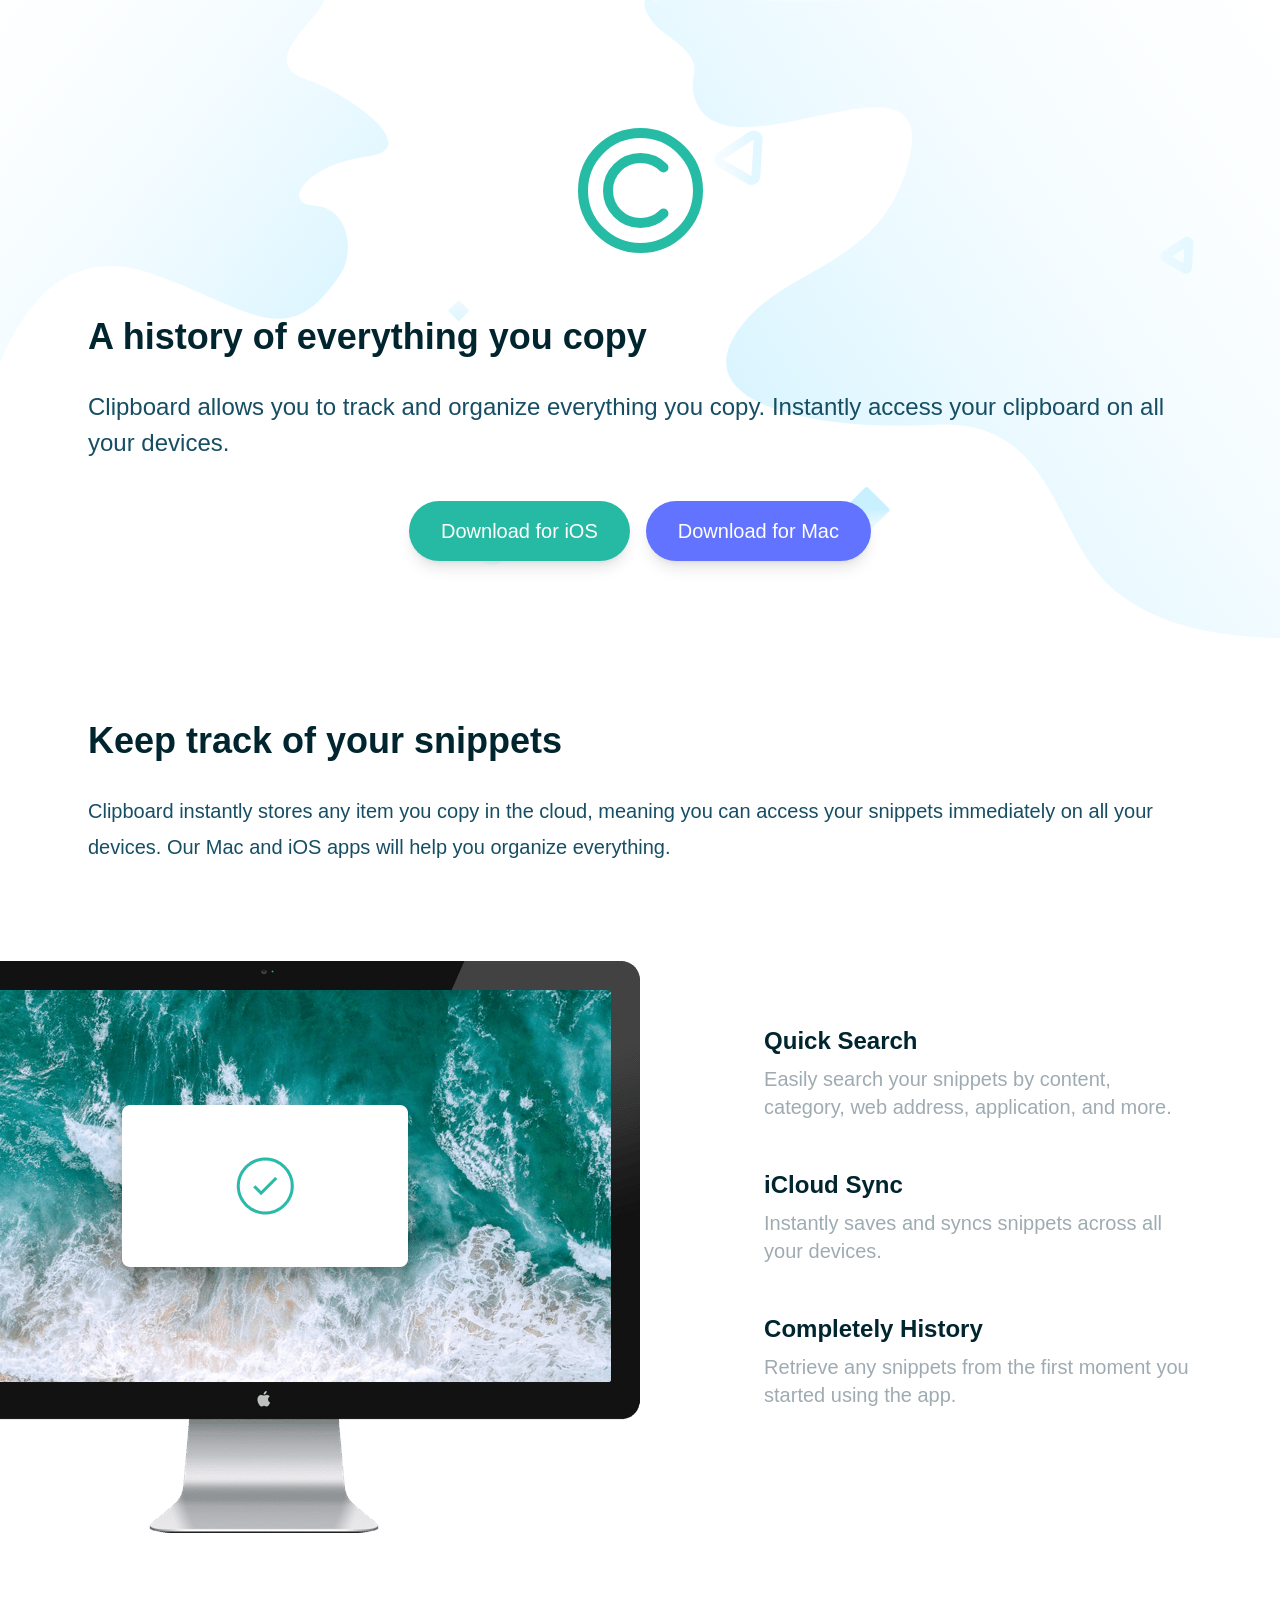
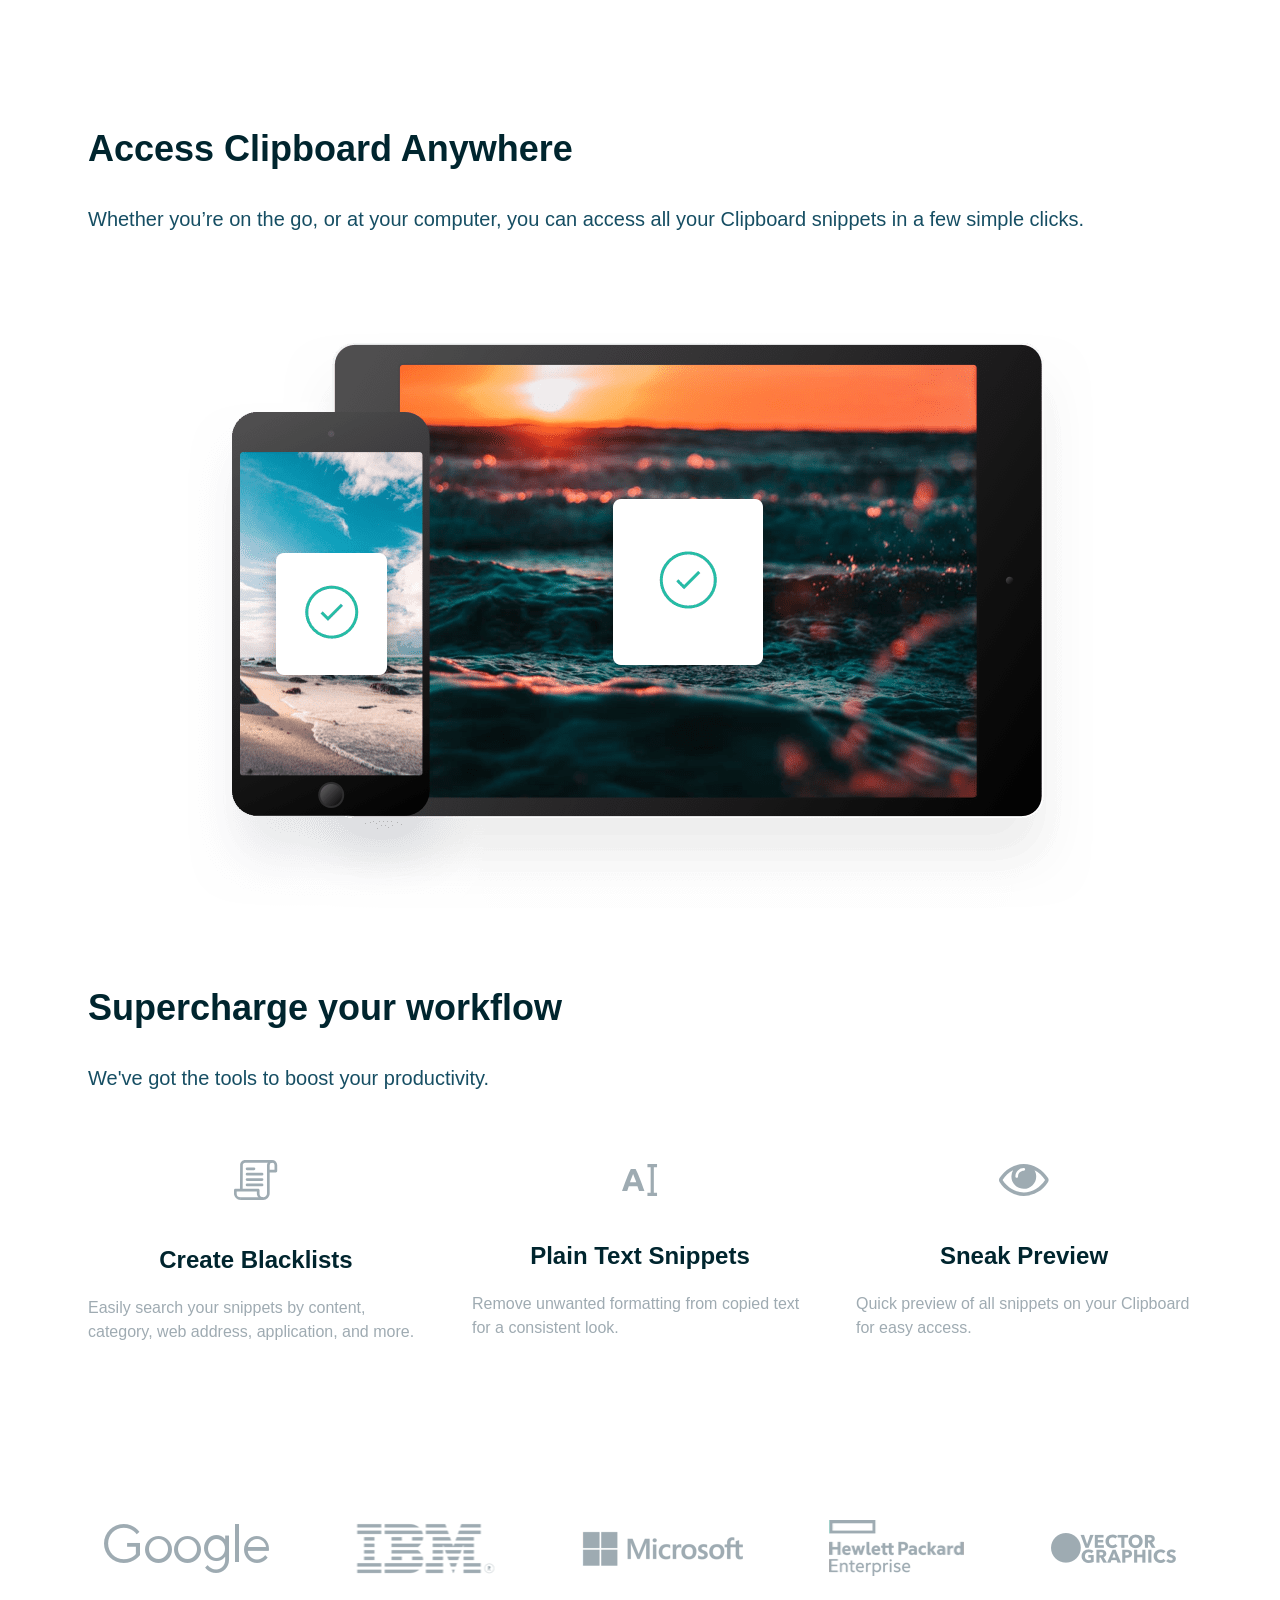
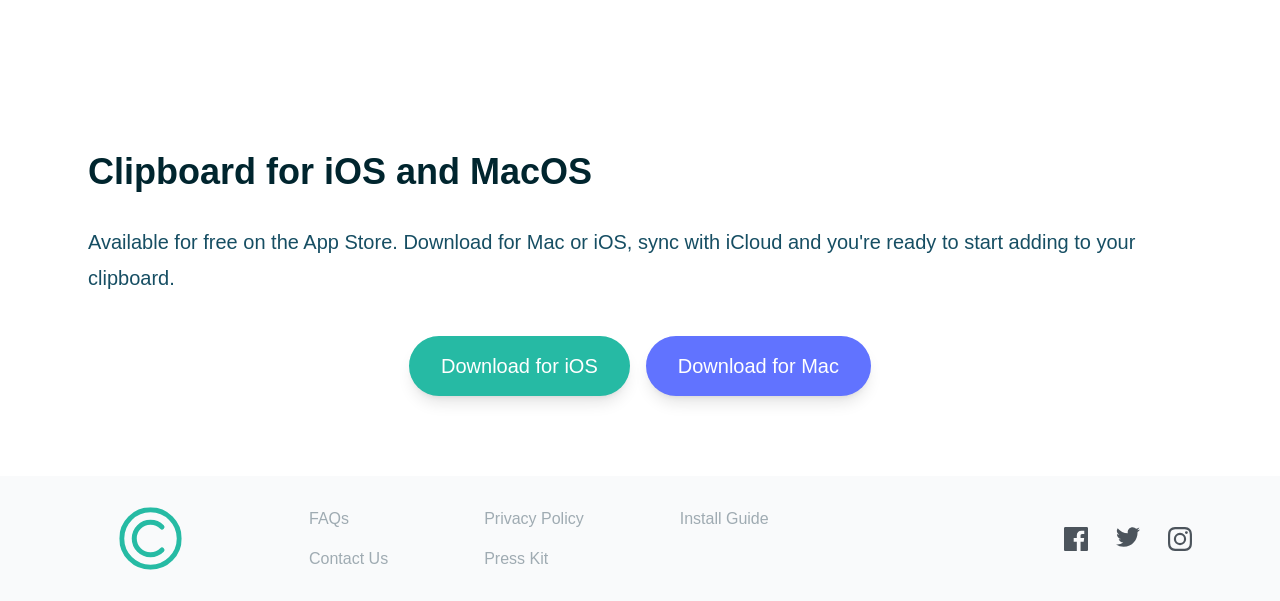
==== index.html @ 8bc28a65 "huddle landing page" ====
<!DOCTYPE html>
<html lang="en">
  <head>
    <meta charset="UTF-8" />
    <meta http-equiv="X-UA-Compatible" content="IE=edge" />
    <meta name="viewport" content="width=device-width, initial-scale=1.0" />
    <link rel="preconnect" href="https://fonts.googleapis.com" />
    <link rel="preconnect" href="https://fonts.gstatic.com" crossorigin />
    <link
      href="https://fonts.googleapis.com/css2?family=Bai+Jamjuree:wght@400;600&display=swap"
      rel="stylesheet"
    />

    <link rel="stylesheet" href="css/style.css" />
    <title>Clipboard Website</title>
  </head>
  <body>
    <!-- Hero Section -->
    <section id="hero">
      <div class="section-container mb-40 pt-16">
        <img src="images/logo.svg" alt="" class="mx-auto my-16" />

        <h3>A history of everything you copy</h3>

        <p class="section-content mb-10 text-2xl">
          Clipboard allows you to track and organize everything you copy.
          Instantly access your clipboard on all your devices.
        </p>

        <!-- Button Container -->
        <div class="button-container">
          <a
            href="#"
            class="p-4 px-8 rounded-full shadow-lg bg-strongCyan duration-200 hover:opacity-80"
          >
            Download for iOS
          </a>
          <a
            href="#"
            class="p-4 px-8 rounded-full shadow-lg bg-lightBlue duration-200 hover:opacity-80"
          >
            Download for Mac
          </a>
        </div>
      </div>
    </section>

    <!-- Snippets Section -->
    <section id="snippets">
      <div class="section-container my-20">
        <h3>Keep track of your snippets</h3>
        <p class="section-content mb-24 text-xl">
          Clipboard instantly stores any item you copy in the cloud, meaning you
          can access your snippets immediately on all your devices. Our Mac and
          iOS apps will help you organize everything.
        </p>
      </div>
    </section>

    <!-- Features Section -->
    <section id="features">
      <div class="section-container my-20">
        <div class="relative flex flex-col md:flex-row md:space-x-32">
          <!-- Image -->
          <div class="md:w-1/2">
            <img
              src="images/image-computer.png"
              alt=""
              class="md:absolute top-0 right-[50%]"
            />
          </div>

          <!-- Items Container -->
          <div
            class="flex flex-col mt-16 mb-24 space-y-12 text-xl md:w-1/2 md:mb-60 md:text-left md:pl-16"
          >
            <!-- Item 1 -->
            <div>
              <h5>Quick Search</h5>
              <p class="max-w-md text-grayishBlue">
                Easily search your snippets by content, category, web address,
                application, and more.
              </p>
            </div>
            <!-- Item 2 -->
            <div>
              <h5>iCloud Sync</h5>
              <p class="max-w-md text-grayishBlue">
                Instantly saves and syncs snippets across all your devices.
              </p>
            </div>
            <!-- Item 3 -->
            <div>
              <h5>Completely History</h5>
              <p class="max-w-md text-grayishBlue">
                Retrieve any snippets from the first moment you started using
                the app.
              </p>
            </div>
          </div>
        </div>
      </div>
    </section>

    <!-- Access Anywhere Section -->
    <section id="access">
      <div class="section-container my-20">
        <h3>Access Clipboard Anywhere</h3>
        <p class="section-content mb-24 text-xl">
          Whether you’re on the go, or at your computer, you can access all your
          Clipboard snippets in a few simple clicks.
        </p>

        <img src="images/image-devices.png" alt="" class="mx-auto" />
      </div>
    </section>

    <!-- Supercharge Section -->
    <section id="supercharge">
      <div class="section-container my-20">
        <h3>Supercharge your workflow</h3>
        <p class="section-content mb-16 text-xl">
          We've got the tools to boost your productivity.
        </p>
        <!-- Items Container -->
        <div
          class="flex flex-col items-center justify-between space-y-16 md:flex-row md:space-y-0 md:space-x-12"
        >
          <!-- Item 1 -->
          <div class="flex flex-col items-center space-y-5">
            <img src="images/icon-blacklist.svg" alt="" class="mb-6" />
            <h5>Create Blacklists</h5>
            <p class="max-w-md text-grayishBlue">
              Easily search your snippets by content, category, web address,
              application, and more.
            </p>
          </div>

          <!-- Item 2 -->
          <div class="flex flex-col items-center space-y-5">
            <img src="images/icon-text.svg" alt="" class="mb-6" />
            <h5>Plain Text Snippets</h5>
            <p class="max-w-md text-grayishBlue">
              Remove unwanted formatting from copied text for a consistent look.
            </p>
          </div>

          <!-- Item 3 -->
          <div class="flex flex-col items-center space-y-5">
            <img src="images/icon-preview.svg" alt="" class="mb-6" />
            <h5>Sneak Preview</h5>
            <p class="max-w-md text-grayishBlue">
              Quick preview of all snippets on your Clipboard for easy access.
            </p>
          </div>
        </div>
      </div>
    </section>

    <!-- References Section -->
    <section id="references">
      <div
        class="flex flex-col items-center justify-between max-w-6xl px-10 mx-auto space-y-16 my-44 md:flex-row md:space-y-0"
      >
        <img src="images/logo-google.png" alt="" />
        <img src="images/logo-ibm.png" alt="" />
        <img src="images/logo-microsoft.png" alt="" />
        <img src="images/logo-hp.png" alt="" />
        <img src="images/logo-vector-graphics.png" alt="" />
      </div>
    </section>

    <!-- Bottom CTA Section -->
    <section id="bottom">
      <div class="section-container my-20">
        <h3>Clipboard for iOS and MacOS</h3>
        <p class="section-content mb-10 text-xl">
          Available for free on the App Store. Download for Mac or iOS, sync
          with iCloud and you're ready to start adding to your clipboard.
        </p>

        <!-- Button Container -->
        <div class="button-container">
          <a
            href="#"
            class="p-4 px-8 rounded-full shadow-lg bg-strongCyan duration-200 hover:opacity-80"
          >
            Download for iOS
          </a>
          <a
            href="#"
            class="p-4 px-8 rounded-full shadow-lg bg-lightBlue duration-200 hover:opacity-80"
          >
            Download for Mac
          </a>
        </div>
      </div>
    </section>

    <footer class="bg-gray-50">
      <div class="section-container">
        <div class="flex flex-col items-center justify-between md:flex-row">
          <!-- Image -->
          <img src="images/logo.svg" alt="" class="scale-50" />
          <!-- Container for Menus & Social -->
          <div
            class="flex flex-col items-center justify-between flex-1 mb-10 space-y-6 md:flex-row md:mb-0 md:space-y-0 text-grayishBlue"
          >
            <!-- Menus -->
            <div
              class="flex flex-col space-y-4 md:flex-row md:ml-24 md:space-x-24 md:space-y-0"
            >
              <!-- Menu 1 -->
              <div class="flex flex-col space-y-4 text-center md:text-left">
                <div><a href="#" class="hover:text-strongCyan">FAQs</a></div>
                <div>
                  <a href="#" class="hover:text-strongCyan">Contact Us</a>
                </div>
              </div>
              <!-- Menu 2 -->
              <div class="flex flex-col space-y-4 text-center md:text-left">
                <div>
                  <a href="#" class="hover:text-strongCyan">Privacy Policy</a>
                </div>
                <div>
                  <a href="#" class="hover:text-strongCyan">Press Kit</a>
                </div>
              </div>
              <!-- Menu 3 -->
              <div class="flex flex-col space-y-4 text-center md:text-left">
                <div>
                  <a href="#" class="hover:text-strongCyan">Install Guide</a>
                </div>
              </div>
            </div>

            <!-- Social Icons -->
            <div class="flex justify-between w-32 py-1">
              <a href="#"
                ><img
                  src="images/icon-facebook.svg"
                  alt=""
                  class="duration-200 ficon"
              /></a>
              <a href="#"
                ><img
                  src="images/icon-twitter.svg"
                  alt=""
                  class="duration-200 ficon"
              /></a>
              <a href="#"
                ><img
                  src="images/icon-instagram.svg"
                  alt=""
                  class="duration-200 ficon"
              /></a>
            </div>
          </div>
        </div>
      </div>
    </footer>
  </body>
</html>
---- css/style.css ----
/*
! tailwindcss v3.0.24 | MIT License | https://tailwindcss.com
*/

/*
1. Prevent padding and border from affecting element width. (https://github.com/mozdevs/cssremedy/issues/4)
2. Allow adding a border to an element by just adding a border-width. (https://github.com/tailwindcss/tailwindcss/pull/116)
*/

*,
::before,
::after {
  box-sizing: border-box;
  /* 1 */
  border-width: 0;
  /* 2 */
  border-style: solid;
  /* 2 */
  border-color: #e5e7eb;
  /* 2 */
}

::before,
::after {
  --tw-content: '';
}

/*
1. Use a consistent sensible line-height in all browsers.
2. Prevent adjustments of font size after orientation changes in iOS.
3. Use a more readable tab size.
4. Use the user's configured `sans` font-family by default.
*/

html {
  line-height: 1.5;
  /* 1 */
  -webkit-text-size-adjust: 100%;
  /* 2 */
  -moz-tab-size: 4;
  /* 3 */
  -o-tab-size: 4;
     tab-size: 4;
  /* 3 */
  font-family: Poppins, sans-serif;
  /* 4 */
}

/*
1. Remove the margin in all browsers.
2. Inherit line-height from `html` so users can set them as a class directly on the `html` element.
*/

body {
  margin: 0;
  /* 1 */
  line-height: inherit;
  /* 2 */
}

/*
1. Add the correct height in Firefox.
2. Correct the inheritance of border color in Firefox. (https://bugzilla.mozilla.org/show_bug.cgi?id=190655)
3. Ensure horizontal rules are visible by default.
*/

hr {
  height: 0;
  /* 1 */
  color: inherit;
  /* 2 */
  border-top-width: 1px;
  /* 3 */
}

/*
Add the correct text decoration in Chrome, Edge, and Safari.
*/

abbr:where([title]) {
  -webkit-text-decoration: underline dotted;
          text-decoration: underline dotted;
}

/*
Remove the default font size and weight for headings.
*/

h1,
h2,
h3,
h4,
h5,
h6 {
  font-size: inherit;
  font-weight: inherit;
}

/*
Reset links to optimize for opt-in styling instead of opt-out.
*/

a {
  color: inherit;
  text-decoration: inherit;
}

/*
Add the correct font weight in Edge and Safari.
*/

b,
strong {
  font-weight: bolder;
}

/*
1. Use the user's configured `mono` font family by default.
2. Correct the odd `em` font sizing in all browsers.
*/

code,
kbd,
samp,
pre {
  font-family: ui-monospace, SFMono-Regular, Menlo, Monaco, Consolas, "Liberation Mono", "Courier New", monospace;
  /* 1 */
  font-size: 1em;
  /* 2 */
}

/*
Add the correct font size in all browsers.
*/

small {
  font-size: 80%;
}

/*
Prevent `sub` and `sup` elements from affecting the line height in all browsers.
*/

sub,
sup {
  font-size: 75%;
  line-height: 0;
  position: relative;
  vertical-align: baseline;
}

sub {
  bottom: -0.25em;
}

sup {
  top: -0.5em;
}

/*
1. Remove text indentation from table contents in Chrome and Safari. (https://bugs.chromium.org/p/chromium/issues/detail?id=999088, https://bugs.webkit.org/show_bug.cgi?id=201297)
2. Correct table border color inheritance in all Chrome and Safari. (https://bugs.chromium.org/p/chromium/issues/detail?id=935729, https://bugs.webkit.org/show_bug.cgi?id=195016)
3. Remove gaps between table borders by default.
*/

table {
  text-indent: 0;
  /* 1 */
  border-color: inherit;
  /* 2 */
  border-collapse: collapse;
  /* 3 */
}

/*
1. Change the font styles in all browsers.
2. Remove the margin in Firefox and Safari.
3. Remove default padding in all browsers.
*/

button,
input,
optgroup,
select,
textarea {
  font-family: inherit;
  /* 1 */
  font-size: 100%;
  /* 1 */
  line-height: inherit;
  /* 1 */
  color: inherit;
  /* 1 */
  margin: 0;
  /* 2 */
  padding: 0;
  /* 3 */
}

/*
Remove the inheritance of text transform in Edge and Firefox.
*/

button,
select {
  text-transform: none;
}

/*
1. Correct the inability to style clickable types in iOS and Safari.
2. Remove default button styles.
*/

button,
[type='button'],
[type='reset'],
[type='submit'] {
  -webkit-appearance: button;
  /* 1 */
  background-color: transparent;
  /* 2 */
  background-image: none;
  /* 2 */
}

/*
Use the modern Firefox focus style for all focusable elements.
*/

:-moz-focusring {
  outline: auto;
}

/*
Remove the additional `:invalid` styles in Firefox. (https://github.com/mozilla/gecko-dev/blob/2f9eacd9d3d995c937b4251a5557d95d494c9be1/layout/style/res/forms.css#L728-L737)
*/

:-moz-ui-invalid {
  box-shadow: none;
}

/*
Add the correct vertical alignment in Chrome and Firefox.
*/

progress {
  vertical-align: baseline;
}

/*
Correct the cursor style of increment and decrement buttons in Safari.
*/

::-webkit-inner-spin-button,
::-webkit-outer-spin-button {
  height: auto;
}

/*
1. Correct the odd appearance in Chrome and Safari.
2. Correct the outline style in Safari.
*/

[type='search'] {
  -webkit-appearance: textfield;
  /* 1 */
  outline-offset: -2px;
  /* 2 */
}

/*
Remove the inner padding in Chrome and Safari on macOS.
*/

::-webkit-search-decoration {
  -webkit-appearance: none;
}

/*
1. Correct the inability to style clickable types in iOS and Safari.
2. Change font properties to `inherit` in Safari.
*/

::-webkit-file-upload-button {
  -webkit-appearance: button;
  /* 1 */
  font: inherit;
  /* 2 */
}

/*
Add the correct display in Chrome and Safari.
*/

summary {
  display: list-item;
}

/*
Removes the default spacing and border for appropriate elements.
*/

blockquote,
dl,
dd,
h1,
h2,
h3,
h4,
h5,
h6,
hr,
figure,
p,
pre {
  margin: 0;
}

fieldset {
  margin: 0;
  padding: 0;
}

legend {
  padding: 0;
}

ol,
ul,
menu {
  list-style: none;
  margin: 0;
  padding: 0;
}

/*
Prevent resizing textareas horizontally by default.
*/

textarea {
  resize: vertical;
}

/*
1. Reset the default placeholder opacity in Firefox. (https://github.com/tailwindlabs/tailwindcss/issues/3300)
2. Set the default placeholder color to the user's configured gray 400 color.
*/

input::-moz-placeholder, textarea::-moz-placeholder {
  opacity: 1;
  /* 1 */
  color: #9ca3af;
  /* 2 */
}

input:-ms-input-placeholder, textarea:-ms-input-placeholder {
  opacity: 1;
  /* 1 */
  color: #9ca3af;
  /* 2 */
}

input::placeholder,
textarea::placeholder {
  opacity: 1;
  /* 1 */
  color: #9ca3af;
  /* 2 */
}

/*
Set the default cursor for buttons.
*/

button,
[role="button"] {
  cursor: pointer;
}

/*
Make sure disabled buttons don't get the pointer cursor.
*/

:disabled {
  cursor: default;
}

/*
1. Make replaced elements `display: block` by default. (https://github.com/mozdevs/cssremedy/issues/14)
2. Add `vertical-align: middle` to align replaced elements more sensibly by default. (https://github.com/jensimmons/cssremedy/issues/14#issuecomment-634934210)
   This can trigger a poorly considered lint error in some tools but is included by design.
*/

img,
svg,
video,
canvas,
audio,
iframe,
embed,
object {
  display: block;
  /* 1 */
  vertical-align: middle;
  /* 2 */
}

/*
Constrain images and videos to the parent width and preserve their intrinsic aspect ratio. (https://github.com/mozdevs/cssremedy/issues/14)
*/

img,
video {
  max-width: 100%;
  height: auto;
}

/*
Ensure the default browser behavior of the `hidden` attribute.
*/

[hidden] {
  display: none;
}

h3 {
  margin-bottom: 2rem;
  font-family: opensans, sans-serif;
  font-size: 2.25rem;
  line-height: 2.5rem;
  font-weight: 700;
  --tw-text-opacity: 1;
  color: hsl(192 100% 9% / var(--tw-text-opacity));
}

h5 {
  margin-bottom: 0.5rem;
  font-size: 1.5rem;
  line-height: 2rem;
  font-weight: 700;
  --tw-text-opacity: 1;
  color: hsl(192 100% 9% / var(--tw-text-opacity));
}

*, ::before, ::after {
  --tw-translate-x: 0;
  --tw-translate-y: 0;
  --tw-rotate: 0;
  --tw-skew-x: 0;
  --tw-skew-y: 0;
  --tw-scale-x: 1;
  --tw-scale-y: 1;
  --tw-pan-x:  ;
  --tw-pan-y:  ;
  --tw-pinch-zoom:  ;
  --tw-scroll-snap-strictness: proximity;
  --tw-ordinal:  ;
  --tw-slashed-zero:  ;
  --tw-numeric-figure:  ;
  --tw-numeric-spacing:  ;
  --tw-numeric-fraction:  ;
  --tw-ring-inset:  ;
  --tw-ring-offset-width: 0px;
  --tw-ring-offset-color: #fff;
  --tw-ring-color: rgb(59 130 246 / 0.5);
  --tw-ring-offset-shadow: 0 0 #0000;
  --tw-ring-shadow: 0 0 #0000;
  --tw-shadow: 0 0 #0000;
  --tw-shadow-colored: 0 0 #0000;
  --tw-blur:  ;
  --tw-brightness:  ;
  --tw-contrast:  ;
  --tw-grayscale:  ;
  --tw-hue-rotate:  ;
  --tw-invert:  ;
  --tw-saturate:  ;
  --tw-sepia:  ;
  --tw-drop-shadow:  ;
  --tw-backdrop-blur:  ;
  --tw-backdrop-brightness:  ;
  --tw-backdrop-contrast:  ;
  --tw-backdrop-grayscale:  ;
  --tw-backdrop-hue-rotate:  ;
  --tw-backdrop-invert:  ;
  --tw-backdrop-opacity:  ;
  --tw-backdrop-saturate:  ;
  --tw-backdrop-sepia:  ;
}

.container {
  width: 100%;
}

@media (min-width: 375px) {
  .container {
    max-width: 375px;
  }
}

@media (min-width: 768px) {
  .container {
    max-width: 768px;
  }
}

@media (min-width: 976px) {
  .container {
    max-width: 976px;
  }
}

@media (min-width: 1440px) {
  .container {
    max-width: 1440px;
  }
}

.absolute {
  position: absolute;
}

.relative {
  position: relative;
}

.top-0 {
  top: 0px;
}

.right-\[50\%\] {
  right: 50%;
}

.z-10 {
  z-index: 10;
}

.mx-auto {
  margin-left: auto;
  margin-right: auto;
}

.my-20 {
  margin-top: 5rem;
  margin-bottom: 5rem;
}

.my-10 {
  margin-top: 2.5rem;
  margin-bottom: 2.5rem;
}

.my-12 {
  margin-top: 3rem;
  margin-bottom: 3rem;
}

.my-6 {
  margin-top: 1.5rem;
  margin-bottom: 1.5rem;
}

.my-16 {
  margin-top: 4rem;
  margin-bottom: 4rem;
}

.my-44 {
  margin-top: 11rem;
  margin-bottom: 11rem;
}

.mb-20 {
  margin-bottom: 5rem;
}

.mb-6 {
  margin-bottom: 1.5rem;
}

.mt-1 {
  margin-top: 0.25rem;
}

.mt-20 {
  margin-top: 5rem;
}

.mb-8 {
  margin-bottom: 2rem;
}

.mb-60 {
  margin-bottom: 15rem;
}

.-mt-60 {
  margin-top: -15rem;
}

.mr-6 {
  margin-right: 1.5rem;
}

.mt-6 {
  margin-top: 1.5rem;
}

.mb-10 {
  margin-bottom: 2.5rem;
}

.mt-40 {
  margin-top: 10rem;
}

.mt-28 {
  margin-top: 7rem;
}

.mt-12 {
  margin-top: 3rem;
}

.mb-40 {
  margin-bottom: 10rem;
}

.mb-24 {
  margin-bottom: 6rem;
}

.mt-16 {
  margin-top: 4rem;
}

.mb-16 {
  margin-bottom: 4rem;
}

.flex {
  display: flex;
}

.h-8 {
  height: 2rem;
}

.h-6 {
  height: 1.5rem;
}

.w-40 {
  width: 10rem;
}

.w-80 {
  width: 20rem;
}

.w-60 {
  width: 15rem;
}

.w-4 {
  width: 1rem;
}

.w-6 {
  width: 1.5rem;
}

.w-32 {
  width: 8rem;
}

.max-w-lg {
  max-width: 32rem;
}

.max-w-sm {
  max-width: 24rem;
}

.max-w-xs {
  max-width: 20rem;
}

.max-w-md {
  max-width: 28rem;
}

.max-w-6xl {
  max-width: 72rem;
}

.flex-1 {
  flex: 1 1 0%;
}

.grow {
  flex-grow: 1;
}

.scale-50 {
  --tw-scale-x: .5;
  --tw-scale-y: .5;
  transform: translate(var(--tw-translate-x), var(--tw-translate-y)) rotate(var(--tw-rotate)) skewX(var(--tw-skew-x)) skewY(var(--tw-skew-y)) scaleX(var(--tw-scale-x)) scaleY(var(--tw-scale-y));
}

.flex-col {
  flex-direction: column;
}

.items-start {
  align-items: flex-start;
}

.items-center {
  align-items: center;
}

.justify-center {
  justify-content: center;
}

.justify-between {
  justify-content: space-between;
}

.gap-8 {
  gap: 2rem;
}

.gap-5 {
  gap: 1.25rem;
}

.space-x-8 > :not([hidden]) ~ :not([hidden]) {
  --tw-space-x-reverse: 0;
  margin-right: calc(2rem * var(--tw-space-x-reverse));
  margin-left: calc(2rem * calc(1 - var(--tw-space-x-reverse)));
}

.space-y-12 > :not([hidden]) ~ :not([hidden]) {
  --tw-space-y-reverse: 0;
  margin-top: calc(3rem * calc(1 - var(--tw-space-y-reverse)));
  margin-bottom: calc(3rem * var(--tw-space-y-reverse));
}

.space-y-16 > :not([hidden]) ~ :not([hidden]) {
  --tw-space-y-reverse: 0;
  margin-top: calc(4rem * calc(1 - var(--tw-space-y-reverse)));
  margin-bottom: calc(4rem * var(--tw-space-y-reverse));
}

.space-y-5 > :not([hidden]) ~ :not([hidden]) {
  --tw-space-y-reverse: 0;
  margin-top: calc(1.25rem * calc(1 - var(--tw-space-y-reverse)));
  margin-bottom: calc(1.25rem * var(--tw-space-y-reverse));
}

.space-y-6 > :not([hidden]) ~ :not([hidden]) {
  --tw-space-y-reverse: 0;
  margin-top: calc(1.5rem * calc(1 - var(--tw-space-y-reverse)));
  margin-bottom: calc(1.5rem * var(--tw-space-y-reverse));
}

.space-y-4 > :not([hidden]) ~ :not([hidden]) {
  --tw-space-y-reverse: 0;
  margin-top: calc(1rem * calc(1 - var(--tw-space-y-reverse)));
  margin-bottom: calc(1rem * var(--tw-space-y-reverse));
}

.rounded-full {
  border-radius: 9999px;
}

.rounded-3xl {
  border-radius: 1.5rem;
}

.bg-VeryPaleCyan\/60 {
  background-color: hsl(193 100% 96% / 0.6);
}

.bg-white {
  --tw-bg-opacity: 1;
  background-color: rgb(255 255 255 / var(--tw-bg-opacity));
}

.bg-Pink {
  --tw-bg-opacity: 1;
  background-color: hsl(322 100% 66% / var(--tw-bg-opacity));
}

.bg-stone-50\/10 {
  background-color: rgb(250 250 249 / 0.1);
}

.bg-VeryDarkCyan {
  --tw-bg-opacity: 1;
  background-color: hsl(192 100% 9% / var(--tw-bg-opacity));
}

.bg-strongCyan {
  --tw-bg-opacity: 1;
  background-color: hsl(171 66% 44% / var(--tw-bg-opacity));
}

.bg-lightBlue {
  --tw-bg-opacity: 1;
  background-color: hsl(233 100% 69% / var(--tw-bg-opacity));
}

.bg-gray-50 {
  --tw-bg-opacity: 1;
  background-color: rgb(249 250 251 / var(--tw-bg-opacity));
}

.p-4 {
  padding: 1rem;
}

.px-6 {
  padding-left: 1.5rem;
  padding-right: 1.5rem;
}

.px-8 {
  padding-left: 2rem;
  padding-right: 2rem;
}

.py-2 {
  padding-top: 0.5rem;
  padding-bottom: 0.5rem;
}

.px-4 {
  padding-left: 1rem;
  padding-right: 1rem;
}

.py-6 {
  padding-top: 1.5rem;
  padding-bottom: 1.5rem;
}

.px-0 {
  padding-left: 0px;
  padding-right: 0px;
}

.px-20 {
  padding-left: 5rem;
  padding-right: 5rem;
}

.px-10 {
  padding-left: 2.5rem;
  padding-right: 2.5rem;
}

.py-1 {
  padding-top: 0.25rem;
  padding-bottom: 0.25rem;
}

.pb-0 {
  padding-bottom: 0px;
}

.pt-8 {
  padding-top: 2rem;
}

.pt-0 {
  padding-top: 0px;
}

.pr-0 {
  padding-right: 0px;
}

.pt-20 {
  padding-top: 5rem;
}

.pb-10 {
  padding-bottom: 2.5rem;
}

.pt-16 {
  padding-top: 4rem;
}

.text-left {
  text-align: left;
}

.text-center {
  text-align: center;
}

.font-opensans {
  font-family: opensans, sans-serif;
}

.text-xl {
  font-size: 1.25rem;
  line-height: 1.75rem;
}

.text-2xl {
  font-size: 1.5rem;
  line-height: 2rem;
}

.text-lg {
  font-size: 1.125rem;
  line-height: 1.75rem;
}

.text-sm {
  font-size: 0.875rem;
  line-height: 1.25rem;
}

.font-bold {
  font-weight: 700;
}

.font-normal {
  font-weight: 400;
}

.text-VeryDarkCyan {
  --tw-text-opacity: 1;
  color: hsl(192 100% 9% / var(--tw-text-opacity));
}

.text-white {
  --tw-text-opacity: 1;
  color: rgb(255 255 255 / var(--tw-text-opacity));
}

.text-slate-400 {
  --tw-text-opacity: 1;
  color: rgb(148 163 184 / var(--tw-text-opacity));
}

.text-grayishBlue {
  --tw-text-opacity: 1;
  color: hsl(201 11% 66% / var(--tw-text-opacity));
}

.shadow-xl {
  --tw-shadow: 0 20px 25px -5px rgb(0 0 0 / 0.1), 0 8px 10px -6px rgb(0 0 0 / 0.1);
  --tw-shadow-colored: 0 20px 25px -5px var(--tw-shadow-color), 0 8px 10px -6px var(--tw-shadow-color);
  box-shadow: var(--tw-ring-offset-shadow, 0 0 #0000), var(--tw-ring-shadow, 0 0 #0000), var(--tw-shadow);
}

.shadow-lg {
  --tw-shadow: 0 10px 15px -3px rgb(0 0 0 / 0.1), 0 4px 6px -4px rgb(0 0 0 / 0.1);
  --tw-shadow-colored: 0 10px 15px -3px var(--tw-shadow-color), 0 4px 6px -4px var(--tw-shadow-color);
  box-shadow: var(--tw-ring-offset-shadow, 0 0 #0000), var(--tw-ring-shadow, 0 0 #0000), var(--tw-shadow);
}

.duration-200 {
  transition-duration: 200ms;
}

.section-container {
  margin-left: auto;
  margin-right: auto;
  max-width: 72rem;
  padding-left: 1.5rem;
  padding-right: 1.5rem;
  text-align: center;
}

@media (min-width: 768px) {
  .section-container {
    text-align: left;
  }
}

.section-content {
  margin-left: auto;
  margin-right: auto;
  max-width: 72rem;
  text-align: center;
  line-height: 2.25rem;
  --tw-text-opacity: 1;
  color: rgb(22 78 99 / var(--tw-text-opacity));
}

@media (min-width: 768px) {
  .section-content {
    text-align: left;
  }
}

.button-container {
  display: flex;
  width: 100%;
  flex-direction: column;
  justify-content: center;
}

.button-container > :not([hidden]) ~ :not([hidden]) {
  --tw-space-y-reverse: 0;
  margin-top: calc(1.5rem * calc(1 - var(--tw-space-y-reverse)));
  margin-bottom: calc(1.5rem * var(--tw-space-y-reverse));
}

.button-container {
  font-size: 1.25rem;
  line-height: 1.75rem;
  --tw-text-opacity: 1;
  color: rgb(255 255 255 / var(--tw-text-opacity));
}

@media (min-width: 768px) {
  .button-container {
    flex-direction: row;
  }

  .button-container > :not([hidden]) ~ :not([hidden]) {
    --tw-space-y-reverse: 0;
    margin-top: calc(0px * calc(1 - var(--tw-space-y-reverse)));
    margin-bottom: calc(0px * var(--tw-space-y-reverse));
    --tw-space-x-reverse: 0;
    margin-right: calc(1rem * var(--tw-space-x-reverse));
    margin-left: calc(1rem * calc(1 - var(--tw-space-x-reverse)));
  }
}

body {
  background-image: url("../image/bg-hero-desktop.svg");
  background-repeat: no-repeat;
  background-size: contain;
}

@media (max-width: 576px) {
  body {
    background-image: url("../image/bg-hero-mobile.svg");
  }

  background-repeat: no-repeat;

  background-size: contain;
}

.hover\:bg-Pink:hover {
  --tw-bg-opacity: 1;
  background-color: hsl(322 100% 66% / var(--tw-bg-opacity));
}

.hover\:text-white:hover {
  --tw-text-opacity: 1;
  color: rgb(255 255 255 / var(--tw-text-opacity));
}

.hover\:text-strongCyan:hover {
  --tw-text-opacity: 1;
  color: hsl(171 66% 44% / var(--tw-text-opacity));
}

.hover\:opacity-80:hover {
  opacity: 0.8;
}

@media (min-width: 768px) {
  .md\:absolute {
    position: absolute;
  }

  .md\:my-4 {
    margin-top: 1rem;
    margin-bottom: 1rem;
  }

  .md\:my-0 {
    margin-top: 0px;
    margin-bottom: 0px;
  }

  .md\:mb-16 {
    margin-bottom: 4rem;
  }

  .md\:mb-2 {
    margin-bottom: 0.5rem;
  }

  .md\:mb-10 {
    margin-bottom: 2.5rem;
  }

  .md\:-mt-32 {
    margin-top: -8rem;
  }

  .md\:ml-96 {
    margin-left: 24rem;
  }

  .md\:mt-28 {
    margin-top: 7rem;
  }

  .md\:mt-4 {
    margin-top: 1rem;
  }

  .md\:mb-60 {
    margin-bottom: 15rem;
  }

  .md\:mb-0 {
    margin-bottom: 0px;
  }

  .md\:ml-24 {
    margin-left: 6rem;
  }

  .md\:w-72 {
    width: 18rem;
  }

  .md\:w-3\/5 {
    width: 60%;
  }

  .md\:w-1\/3 {
    width: 33.333333%;
  }

  .md\:w-1\/2 {
    width: 50%;
  }

  .md\:max-w-sm {
    max-width: 24rem;
  }

  .md\:max-w-lg {
    max-width: 32rem;
  }

  .md\:flex-row {
    flex-direction: row;
  }

  .md\:flex-row-reverse {
    flex-direction: row-reverse;
  }

  .md\:items-start {
    align-items: flex-start;
  }

  .md\:items-center {
    align-items: center;
  }

  .md\:justify-end {
    justify-content: flex-end;
  }

  .md\:justify-around {
    justify-content: space-around;
  }

  .md\:justify-evenly {
    justify-content: space-evenly;
  }

  .md\:space-x-32 > :not([hidden]) ~ :not([hidden]) {
    --tw-space-x-reverse: 0;
    margin-right: calc(8rem * var(--tw-space-x-reverse));
    margin-left: calc(8rem * calc(1 - var(--tw-space-x-reverse)));
  }

  .md\:space-y-0 > :not([hidden]) ~ :not([hidden]) {
    --tw-space-y-reverse: 0;
    margin-top: calc(0px * calc(1 - var(--tw-space-y-reverse)));
    margin-bottom: calc(0px * var(--tw-space-y-reverse));
  }

  .md\:space-x-12 > :not([hidden]) ~ :not([hidden]) {
    --tw-space-x-reverse: 0;
    margin-right: calc(3rem * var(--tw-space-x-reverse));
    margin-left: calc(3rem * calc(1 - var(--tw-space-x-reverse)));
  }

  .md\:space-x-24 > :not([hidden]) ~ :not([hidden]) {
    --tw-space-x-reverse: 0;
    margin-right: calc(6rem * var(--tw-space-x-reverse));
    margin-left: calc(6rem * calc(1 - var(--tw-space-x-reverse)));
  }

  .md\:px-20 {
    padding-left: 5rem;
    padding-right: 5rem;
  }

  .md\:px-16 {
    padding-left: 4rem;
    padding-right: 4rem;
  }

  .md\:py-3 {
    padding-top: 0.75rem;
    padding-bottom: 0.75rem;
  }

  .md\:px-0 {
    padding-left: 0px;
    padding-right: 0px;
  }

  .md\:py-4 {
    padding-top: 1rem;
    padding-bottom: 1rem;
  }

  .md\:pt-20 {
    padding-top: 5rem;
  }

  .md\:pb-44 {
    padding-bottom: 11rem;
  }

  .md\:pt-14 {
    padding-top: 3.5rem;
  }

  .md\:pr-10 {
    padding-right: 2.5rem;
  }

  .md\:pl-10 {
    padding-left: 2.5rem;
  }

  .md\:pt-16 {
    padding-top: 4rem;
  }

  .md\:pb-2 {
    padding-bottom: 0.5rem;
  }

  .md\:pt-2 {
    padding-top: 0.5rem;
  }

  .md\:pl-16 {
    padding-left: 4rem;
  }

  .md\:text-left {
    text-align: left;
  }

  .md\:align-middle {
    vertical-align: middle;
  }

  .md\:text-xl {
    font-size: 1.25rem;
    line-height: 1.75rem;
  }
}
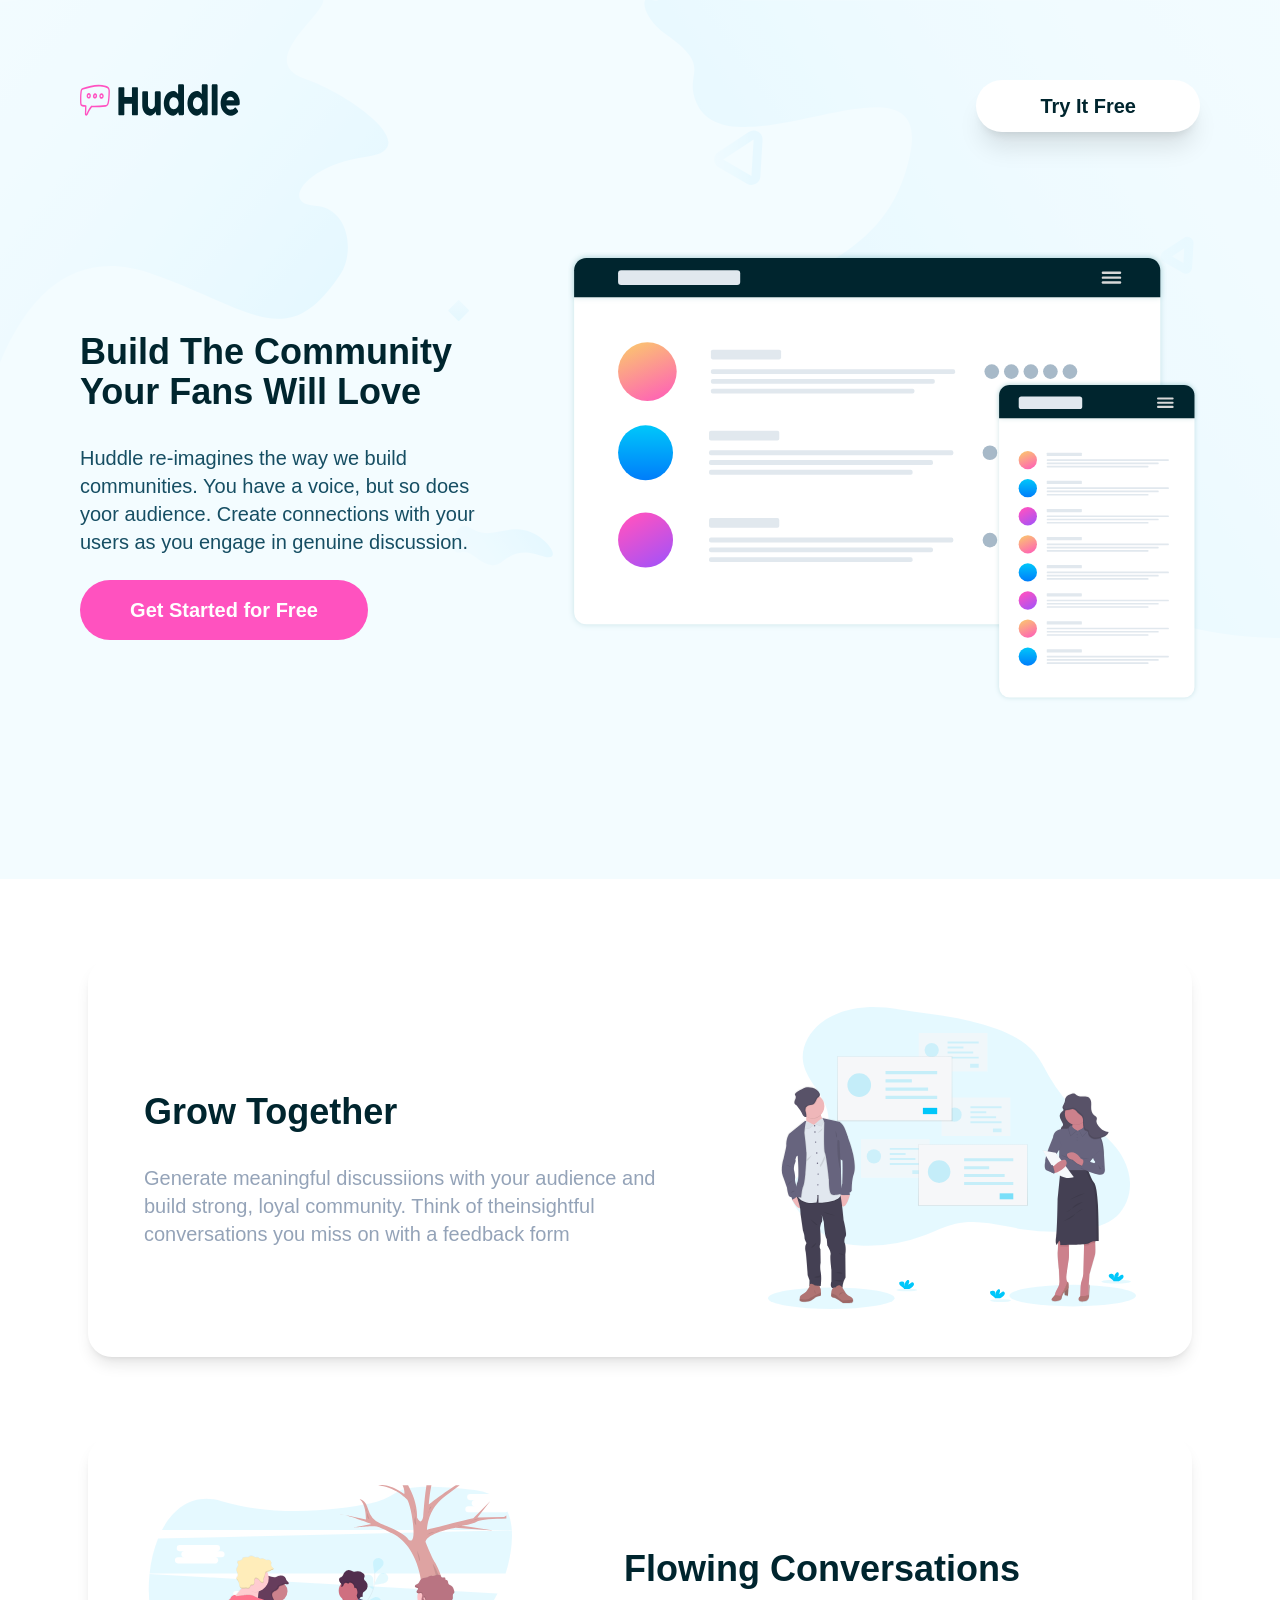
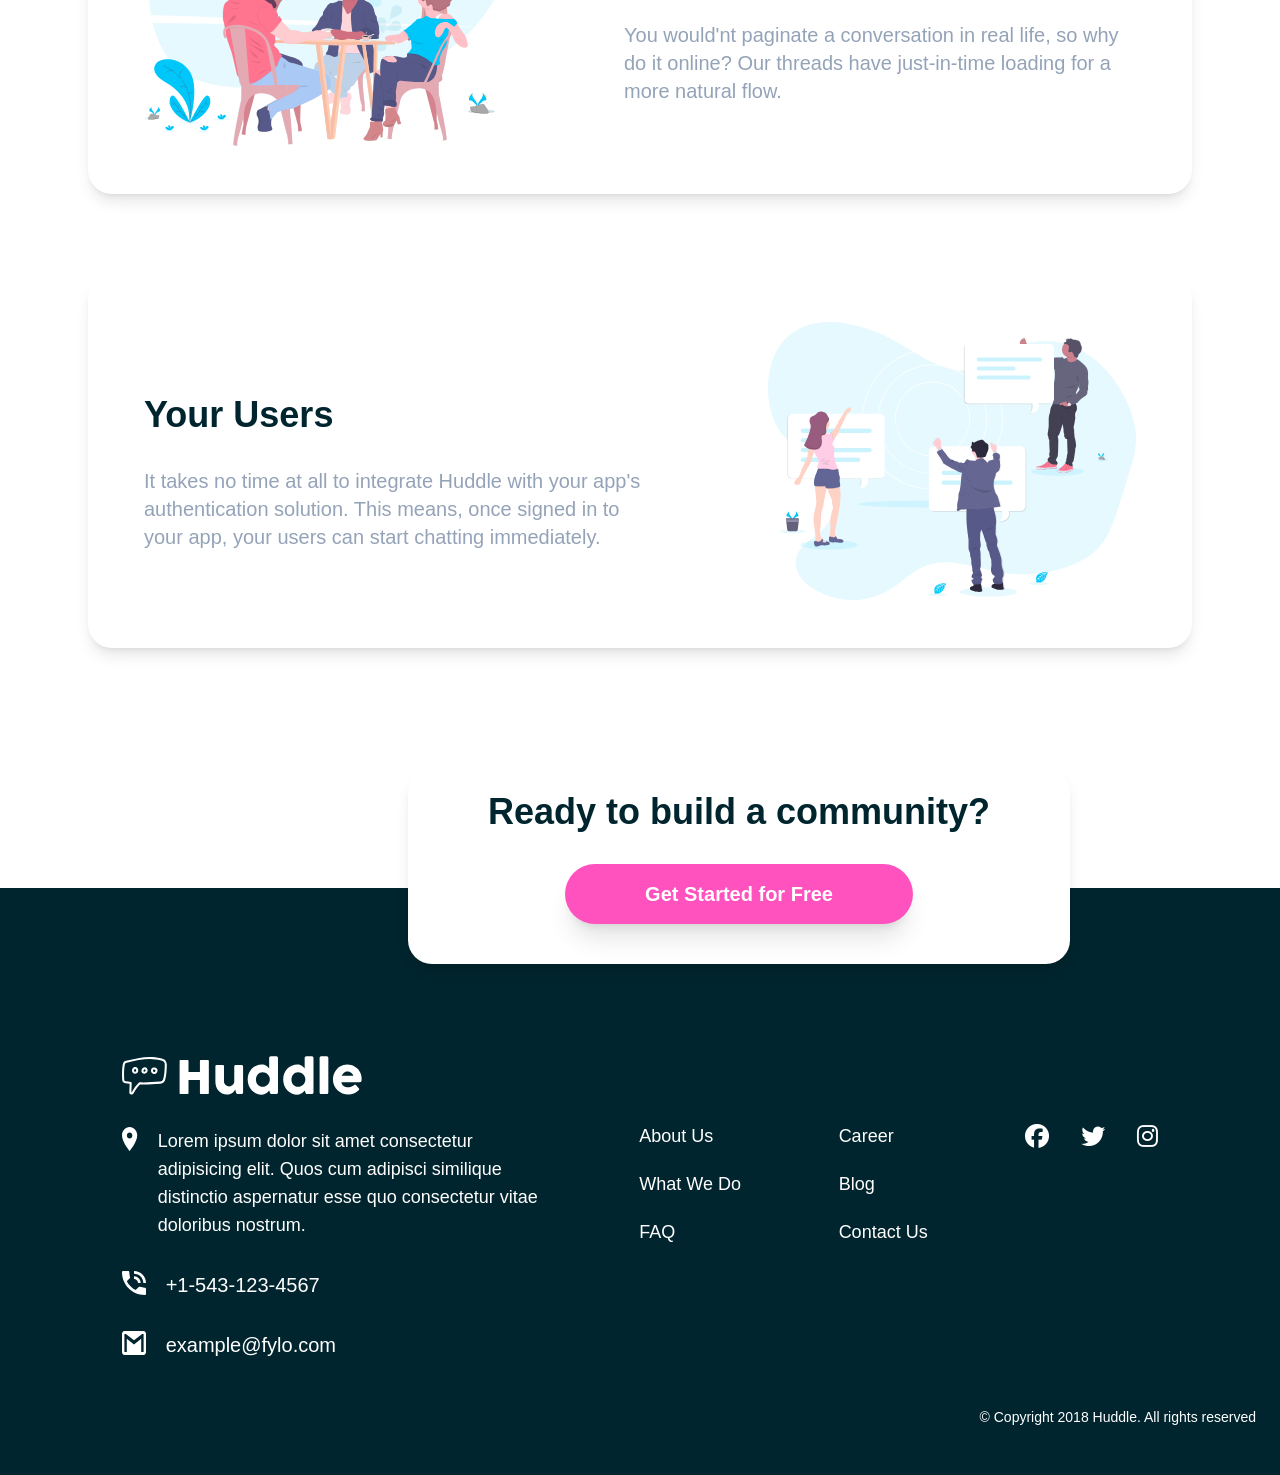
==== commit be01dcf6: "huddle-project" ====
--- a/index.html
+++ b/index.html
@@ -2,262 +2,240 @@
 <html lang="en">
   <head>
     <meta charset="UTF-8" />
-    <meta http-equiv="X-UA-Compatible" content="IE=edge" />
     <meta name="viewport" content="width=device-width, initial-scale=1.0" />
+    <!-- displays site properly based on user's device -->
+
+    <link
+      rel="icon"
+      type="image/png"
+      sizes="32x32"
+      href="./images/favicon-32x32.png"
+    />
+    <!-- fonts from google fonts -->
     <link rel="preconnect" href="https://fonts.googleapis.com" />
     <link rel="preconnect" href="https://fonts.gstatic.com" crossorigin />
     <link
-      href="https://fonts.googleapis.com/css2?family=Bai+Jamjuree:wght@400;600&display=swap"
+      href="https://fonts.googleapis.com/css2?family=Open+Sans:ital,wdth,wght@0,75..100,300..800;1,75..100,300..800&family=Poppins:ital,wght@0,600;1,600&display=swap"
       rel="stylesheet"
     />
-
+    <title> </title>
     <link rel="stylesheet" href="css/style.css" />
-    <title>Clipboard Website</title>
+    <link
+      rel="stylesheet"
+      href="https://cdnjs.cloudflare.com/ajax/libs/font-awesome/6.5.2/css/all.min.css"
+    />
   </head>
   <body>
     <!-- Hero Section -->
-    <section id="hero">
-      <div class="section-container mb-40 pt-16">
-        <img src="images/logo.svg" alt="" class="mx-auto my-16" />
-
-        <h3>A history of everything you copy</h3>
-
-        <p class="section-content mb-10 text-2xl">
-          Clipboard allows you to track and organize everything you copy.
-          Instantly access your clipboard on all your devices.
-        </p>
-
-        <!-- Button Container -->
-        <div class="button-container">
+    <section id="hero" role="section">
+      <div
+        class="pb-0 px-6 pt-8 md:px-20 md:pt-20 text-center md:text-left mb-20 md:pb-44 bg-VeryPaleCyan/60 mx-auto"
+      >
+        <!-- nav flexbox -->
+        <div class="flex justify-between mb-6 md:mb-16">
+          <img src="image/logo.svg" class="w-40 h-8 mt-1" alt="logoSVG" />
           <a
             href="#"
-            class="p-4 px-8 rounded-full shadow-lg bg-strongCyan duration-200 hover:opacity-80"
-          >
-            Download for iOS
-          </a>
-          <a
-            href="#"
-            class="p-4 px-8 rounded-full shadow-lg bg-lightBlue duration-200 hover:opacity-80"
-          >
-            Download for Mac
-          </a>
-        </div>
-      </div>
-    </section>
-
-    <!-- Snippets Section -->
-    <section id="snippets">
-      <div class="section-container my-20">
-        <h3>Keep track of your snippets</h3>
-        <p class="section-content mb-24 text-xl">
-          Clipboard instantly stores any item you copy in the cloud, meaning you
-          can access your snippets immediately on all your devices. Our Mac and
-          iOS apps will help you organize everything.
+            class="text-xl font-bold font-opensans text-VeryDarkCyan duration-200 hover:bg-Pink hover:text-white rounded-full px-8 py-2 bg-white md:px-16 md:py-3 shadow-xl"
+            >Try It Free</a
+          >
+        </div>
+
+        <!-- hero flexbox -->
+        <div
+          class="flex flex-col md:flex-row items-center justify-center md:items-start pt-0 md:pt-14"
+        >
+          <!-- content and button -->
+          <div class="flex flex-col pr-0 md:pr-10 items:center justify-center">
+            <h3 class="max-w-lg md:max-w-sm px-4 md:px-0 mt-20">
+              Build The Community Your Fans Will Love
+            </h3>
+
+            <p
+              class="section-content mb-6 text-2xl md:text-xl font-opensans font-normal md:mb-2"
+            >
+              Huddle re-imagines the way we build communities. You have a voice,
+              but so does yoor audience. Create connections with your users as
+              you engage in genuine discussion.
+            </p>
+            <!-- button container -->
+
+            <button
+              class="my-20 py-6 bg-Pink rounded-full text-white text-xl font-bold font-opensans md:py-4 md:w-72 md:my-4"
+            >
+              Get Started for Free
+            </button>
+          </div>
+          <!-- image -->
+          <img
+            src="image/illustration-mockups.svg"
+            class="my-10 md:my-0 md:w-3/5 md:pl-10"
+            alt="mockups"
+          />
+        </div>
+      </div>
+    </section>
+    <!-- grow together section -->
+    <section class="section-container mb-20">
+      <div
+        class="flex flex-col md:flex-row-reverse shadow-lg rounded-3xl items-center justify-center bg-stone-50/10 md:justify-around"
+      >
+        <img
+          src="image/illustration-grow-together.svg"
+          class="my-12 w-80 md:w-1/3"
+          alt=""
+        />
+        <div class="flex flex-col pt-0 md:pt-16">
+          <h3>Grow Together</h3>
+          <p
+            class="max-w-sm md:max-w-lg text-xl text-slate-400 mb-8 font-opensans font-normal md:mb-10"
+          >
+            Generate meaningful discussiions with your audience and build
+            strong, loyal community. Think of theinsightful conversations you
+            miss on with a feedback form
+          </p>
+        </div>
+      </div>
+    </section>
+
+    <!-- following conversations section -->
+    <section class="section-container mb-20">
+      <div
+        class="flex flex-col md:flex-row shadow-lg rounded-3xl items-center justify-center bg-stone-50/10 md:justify-around"
+      >
+        <img
+          src="image/illustration-flowing-conversation.svg"
+          class="my-12 w-80 md:w-1/3"
+          alt=""
+        />
+        <div class="flex flex-col pt-0 md:pt-16">
+          <h3>Flowing Conversations</h3>
+          <p
+            class="max-w-sm md:max-w-lg text-xl text-slate-400 mb-8 font-opensans font-normal md:mb-10"
+          >
+            You would'nt paginate a conversation in real life, so why do it
+            online? Our threads have just-in-time loading for a more natural
+            flow.
+          </p>
+        </div>
+      </div>
+    </section>
+
+    <!-- your users section -->
+    <section class="section-container mb-60">
+      <div
+        class="flex flex-col md:flex-row-reverse shadow-lg rounded-3xl items-center justify-center bg-stone-50/10 md:justify-around"
+      >
+        <img
+          src="image/illustration-your-users.svg"
+          class="my-12 w-80 md:w-1/3"
+          alt=""
+        />
+        <div class="flex flex-col pt-0 md:pt-16">
+          <h3 class="">Your Users</h3>
+          <p
+            class="max-w-xs md:max-w-lg text-xl text-slate-400 mb-8 font-opensans font-normal md:mb-10"
+          >
+            It takes no time at all to integrate Huddle with your app's
+            authentication solution. This means, once signed in to your app,
+            your users can start chatting immediately.
+          </p>
+        </div>
+      </div>
+    </section>
+
+    <!-- button section -->
+    <!-- footer-section -->
+    <section
+      class="bg-VeryDarkCyan relative pt-20 md:pb-2 md:pt-2 px-6 font-opensans"
+    >
+      <!-- button container -->
+      <div
+        class="flex flex-col shadow-lg rounded-3xl items-center justify-center bg-white px-0 absolute z-10 -mt-60 md:-mt-32 mr-6 md:ml-96"
+      >
+        <h3 class="px-20 mt-6">Ready to build a community?</h3>
+        <button
+          class="shadow-xl mb-10 py-6 px-20 bg-Pink rounded-full text-white text-xl font-bold font-opensans md:py-4"
+        >
+          Get Started for Free
+        </button>
+      </div>
+
+      <!-- information flexbox -->
+      <div
+        class="flex flex-col md:flex-row md:justify-evenly md:items-center md:align-middle"
+      >
+        <div class="flex flex-col text-white gap-8">
+          <img src="image/logo-white.svg" class="logo mt-40 w-60" alt="" />
+          <div class="flex gap-5">
+            <img src="image/icon-location.svg" class="w-4 h-6" alt="" />
+            <p
+              class="max-w-sm text-lg text-white font-opensans font-normal text-left"
+            >
+              Lorem ipsum dolor sit amet consectetur adipisicing elit. Quos cum
+              adipisci similique distinctio aspernatur esse quo consectetur
+              vitae doloribus nostrum.
+            </p>
+          </div>
+          <div class="flex gap-5">
+            <img src="image/icon-phone.svg" class="w-6 h-6" alt="" />
+            <p
+              class="max-w-sm text-white text-xl font-opensans font-normal text-center"
+            >
+              +1-543-123-4567
+            </p>
+          </div>
+          <div class="flex gap-5">
+            <img src="image/icon-email.svg" class="w-6 h-6" alt="" />
+            <p
+              class="max-w-sm text-white text-xl font-opensans font-normal text-center"
+            >
+              example@fylo.com
+            </p>
+          </div>
+        </div>
+
+        <!-- about us flex item -->
+
+        <div
+          class="flex flex-col text-white gap-5 items-start mt-28 text-lg font-opensans"
+        >
+          <a>About Us</a>
+          <a>What We Do</a>
+          <a>FAQ</a>
+        </div>
+        <div
+          class="flex flex-col text-white gap-5 items-start mt-6 md:mt-28 text-lg font-opensans"
+        >
+          <a>Career</a>
+          <a>Blog</a>
+          <a>Contact Us</a>
+        </div>
+        <!-- flex column for copyrights section -->
+
+        <div class="flex items-center justify-center space-x-8 mt-12 md:mt-4">
+          <i class="fab fa-facebook text-2xl text-white" aria-hidden="true"></i>
+          <i class="fab fa-twitter text-2xl text-white" aria-hidden="true"></i>
+          <i
+            class="fab fa-instagram text-2xl text-white"
+            aria-hidden="true"
+          ></i>
+        </div>
+      </div>
+      <div class="flex justify-center md:justify-end mt-6">
+        <p class="text-center font-opensans text-sm text-white mt-6 pb-10">
+          &copy; Copyright 2018 Huddle. All rights reserved
         </p>
       </div>
     </section>
 
-    <!-- Features Section -->
-    <section id="features">
-      <div class="section-container my-20">
-        <div class="relative flex flex-col md:flex-row md:space-x-32">
-          <!-- Image -->
-          <div class="md:w-1/2">
-            <img
-              src="images/image-computer.png"
-              alt=""
-              class="md:absolute top-0 right-[50%]"
-            />
-          </div>
-
-          <!-- Items Container -->
-          <div
-            class="flex flex-col mt-16 mb-24 space-y-12 text-xl md:w-1/2 md:mb-60 md:text-left md:pl-16"
-          >
-            <!-- Item 1 -->
-            <div>
-              <h5>Quick Search</h5>
-              <p class="max-w-md text-grayishBlue">
-                Easily search your snippets by content, category, web address,
-                application, and more.
-              </p>
-            </div>
-            <!-- Item 2 -->
-            <div>
-              <h5>iCloud Sync</h5>
-              <p class="max-w-md text-grayishBlue">
-                Instantly saves and syncs snippets across all your devices.
-              </p>
-            </div>
-            <!-- Item 3 -->
-            <div>
-              <h5>Completely History</h5>
-              <p class="max-w-md text-grayishBlue">
-                Retrieve any snippets from the first moment you started using
-                the app.
-              </p>
-            </div>
-          </div>
-        </div>
-      </div>
-    </section>
-
-    <!-- Access Anywhere Section -->
-    <section id="access">
-      <div class="section-container my-20">
-        <h3>Access Clipboard Anywhere</h3>
-        <p class="section-content mb-24 text-xl">
-          Whether you’re on the go, or at your computer, you can access all your
-          Clipboard snippets in a few simple clicks.
-        </p>
-
-        <img src="images/image-devices.png" alt="" class="mx-auto" />
-      </div>
-    </section>
-
-    <!-- Supercharge Section -->
-    <section id="supercharge">
-      <div class="section-container my-20">
-        <h3>Supercharge your workflow</h3>
-        <p class="section-content mb-16 text-xl">
-          We've got the tools to boost your productivity.
-        </p>
-        <!-- Items Container -->
-        <div
-          class="flex flex-col items-center justify-between space-y-16 md:flex-row md:space-y-0 md:space-x-12"
-        >
-          <!-- Item 1 -->
-          <div class="flex flex-col items-center space-y-5">
-            <img src="images/icon-blacklist.svg" alt="" class="mb-6" />
-            <h5>Create Blacklists</h5>
-            <p class="max-w-md text-grayishBlue">
-              Easily search your snippets by content, category, web address,
-              application, and more.
-            </p>
-          </div>
-
-          <!-- Item 2 -->
-          <div class="flex flex-col items-center space-y-5">
-            <img src="images/icon-text.svg" alt="" class="mb-6" />
-            <h5>Plain Text Snippets</h5>
-            <p class="max-w-md text-grayishBlue">
-              Remove unwanted formatting from copied text for a consistent look.
-            </p>
-          </div>
-
-          <!-- Item 3 -->
-          <div class="flex flex-col items-center space-y-5">
-            <img src="images/icon-preview.svg" alt="" class="mb-6" />
-            <h5>Sneak Preview</h5>
-            <p class="max-w-md text-grayishBlue">
-              Quick preview of all snippets on your Clipboard for easy access.
-            </p>
-          </div>
-        </div>
-      </div>
-    </section>
-
-    <!-- References Section -->
-    <section id="references">
-      <div
-        class="flex flex-col items-center justify-between max-w-6xl px-10 mx-auto space-y-16 my-44 md:flex-row md:space-y-0"
-      >
-        <img src="images/logo-google.png" alt="" />
-        <img src="images/logo-ibm.png" alt="" />
-        <img src="images/logo-microsoft.png" alt="" />
-        <img src="images/logo-hp.png" alt="" />
-        <img src="images/logo-vector-graphics.png" alt="" />
-      </div>
-    </section>
-
-    <!-- Bottom CTA Section -->
-    <section id="bottom">
-      <div class="section-container my-20">
-        <h3>Clipboard for iOS and MacOS</h3>
-        <p class="section-content mb-10 text-xl">
-          Available for free on the App Store. Download for Mac or iOS, sync
-          with iCloud and you're ready to start adding to your clipboard.
-        </p>
-
-        <!-- Button Container -->
-        <div class="button-container">
-          <a
-            href="#"
-            class="p-4 px-8 rounded-full shadow-lg bg-strongCyan duration-200 hover:opacity-80"
-          >
-            Download for iOS
-          </a>
-          <a
-            href="#"
-            class="p-4 px-8 rounded-full shadow-lg bg-lightBlue duration-200 hover:opacity-80"
-          >
-            Download for Mac
-          </a>
-        </div>
-      </div>
-    </section>
-
-    <footer class="bg-gray-50">
-      <div class="section-container">
-        <div class="flex flex-col items-center justify-between md:flex-row">
-          <!-- Image -->
-          <img src="images/logo.svg" alt="" class="scale-50" />
-          <!-- Container for Menus & Social -->
-          <div
-            class="flex flex-col items-center justify-between flex-1 mb-10 space-y-6 md:flex-row md:mb-0 md:space-y-0 text-grayishBlue"
-          >
-            <!-- Menus -->
-            <div
-              class="flex flex-col space-y-4 md:flex-row md:ml-24 md:space-x-24 md:space-y-0"
-            >
-              <!-- Menu 1 -->
-              <div class="flex flex-col space-y-4 text-center md:text-left">
-                <div><a href="#" class="hover:text-strongCyan">FAQs</a></div>
-                <div>
-                  <a href="#" class="hover:text-strongCyan">Contact Us</a>
-                </div>
-              </div>
-              <!-- Menu 2 -->
-              <div class="flex flex-col space-y-4 text-center md:text-left">
-                <div>
-                  <a href="#" class="hover:text-strongCyan">Privacy Policy</a>
-                </div>
-                <div>
-                  <a href="#" class="hover:text-strongCyan">Press Kit</a>
-                </div>
-              </div>
-              <!-- Menu 3 -->
-              <div class="flex flex-col space-y-4 text-center md:text-left">
-                <div>
-                  <a href="#" class="hover:text-strongCyan">Install Guide</a>
-                </div>
-              </div>
-            </div>
-
-            <!-- Social Icons -->
-            <div class="flex justify-between w-32 py-1">
-              <a href="#"
-                ><img
-                  src="images/icon-facebook.svg"
-                  alt=""
-                  class="duration-200 ficon"
-              /></a>
-              <a href="#"
-                ><img
-                  src="images/icon-twitter.svg"
-                  alt=""
-                  class="duration-200 ficon"
-              /></a>
-              <a href="#"
-                ><img
-                  src="images/icon-instagram.svg"
-                  alt=""
-                  class="duration-200 ficon"
-              /></a>
-            </div>
-          </div>
-        </div>
-      </div>
-    </footer>
+    <!-- <footer>
+      <p class="attribution">
+        Challenge by
+        <a href="https://www.frontendmentor.io?ref=challenge" target="_blank"
+          >Frontend Mentor</a
+        >. Coded by <a href="#">Chikosha T</a>.
+      </p>
+    </footer>-->
   </body>
 </html>
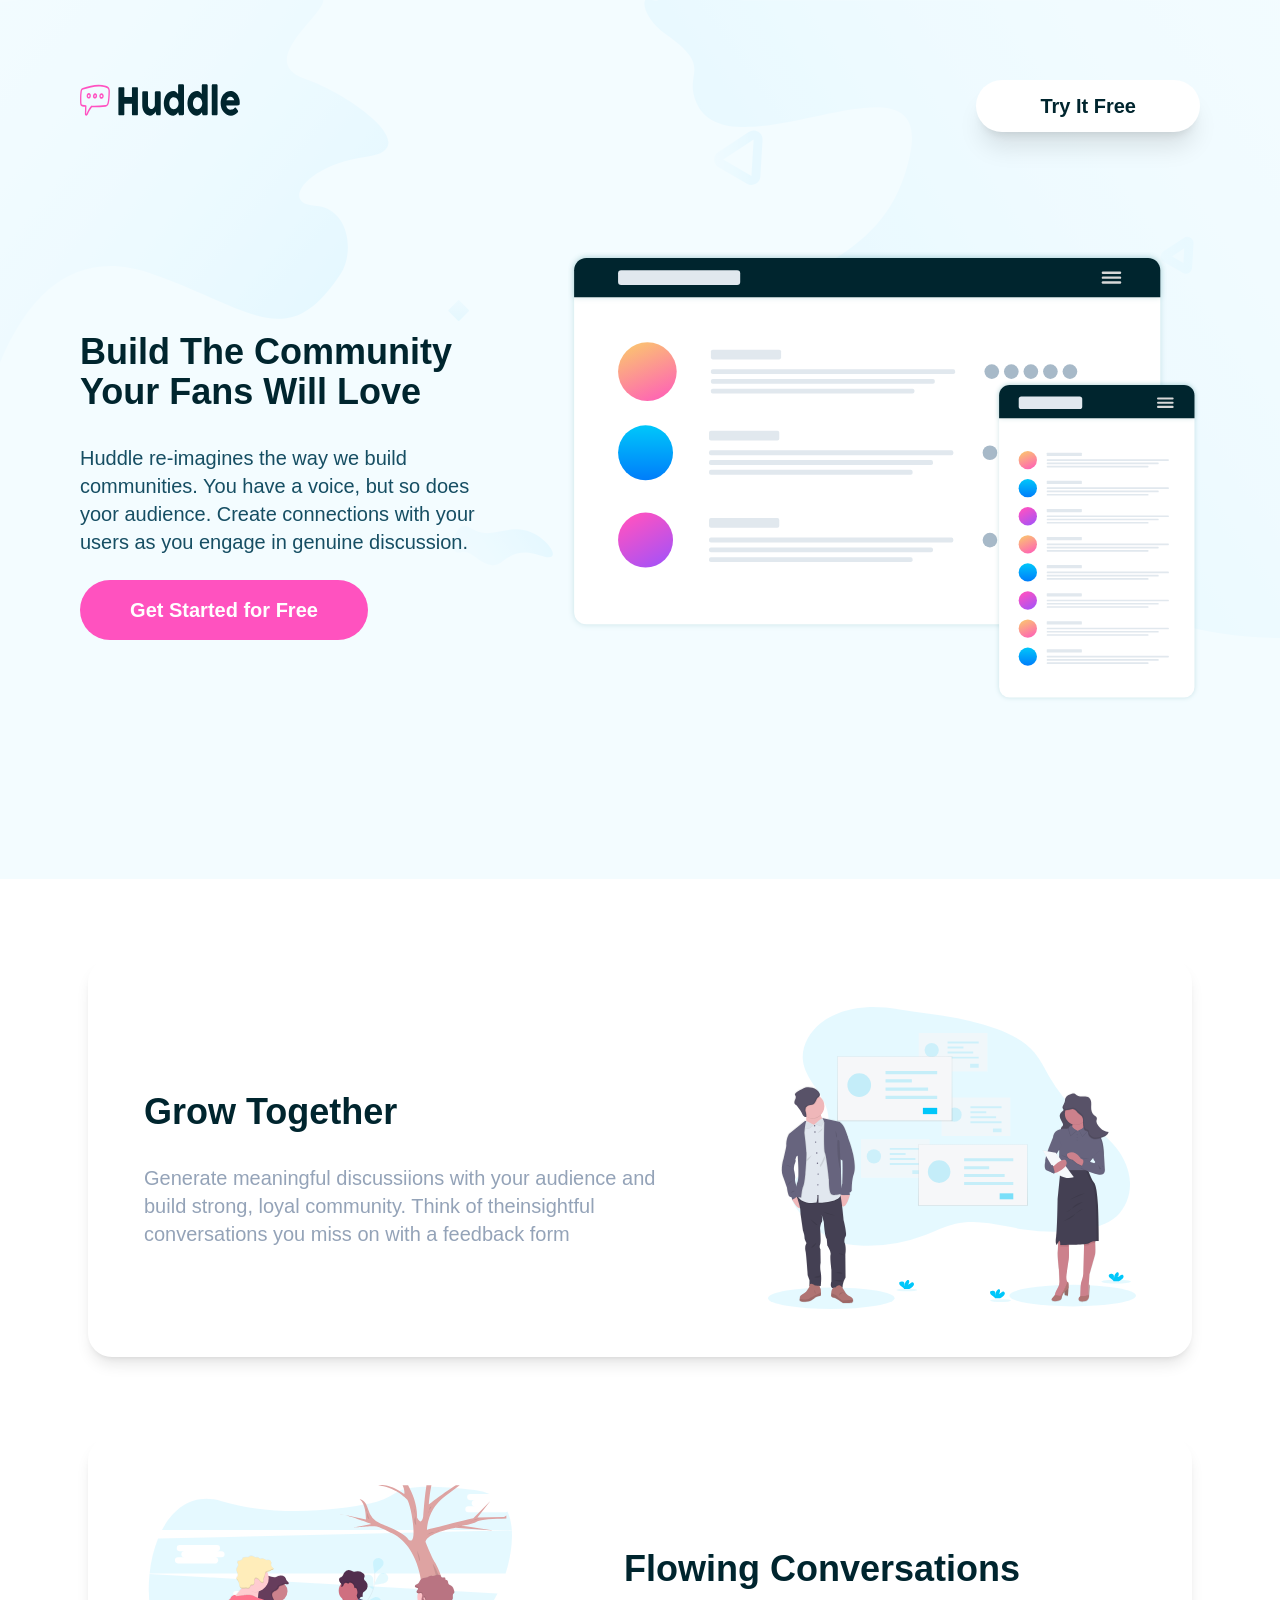
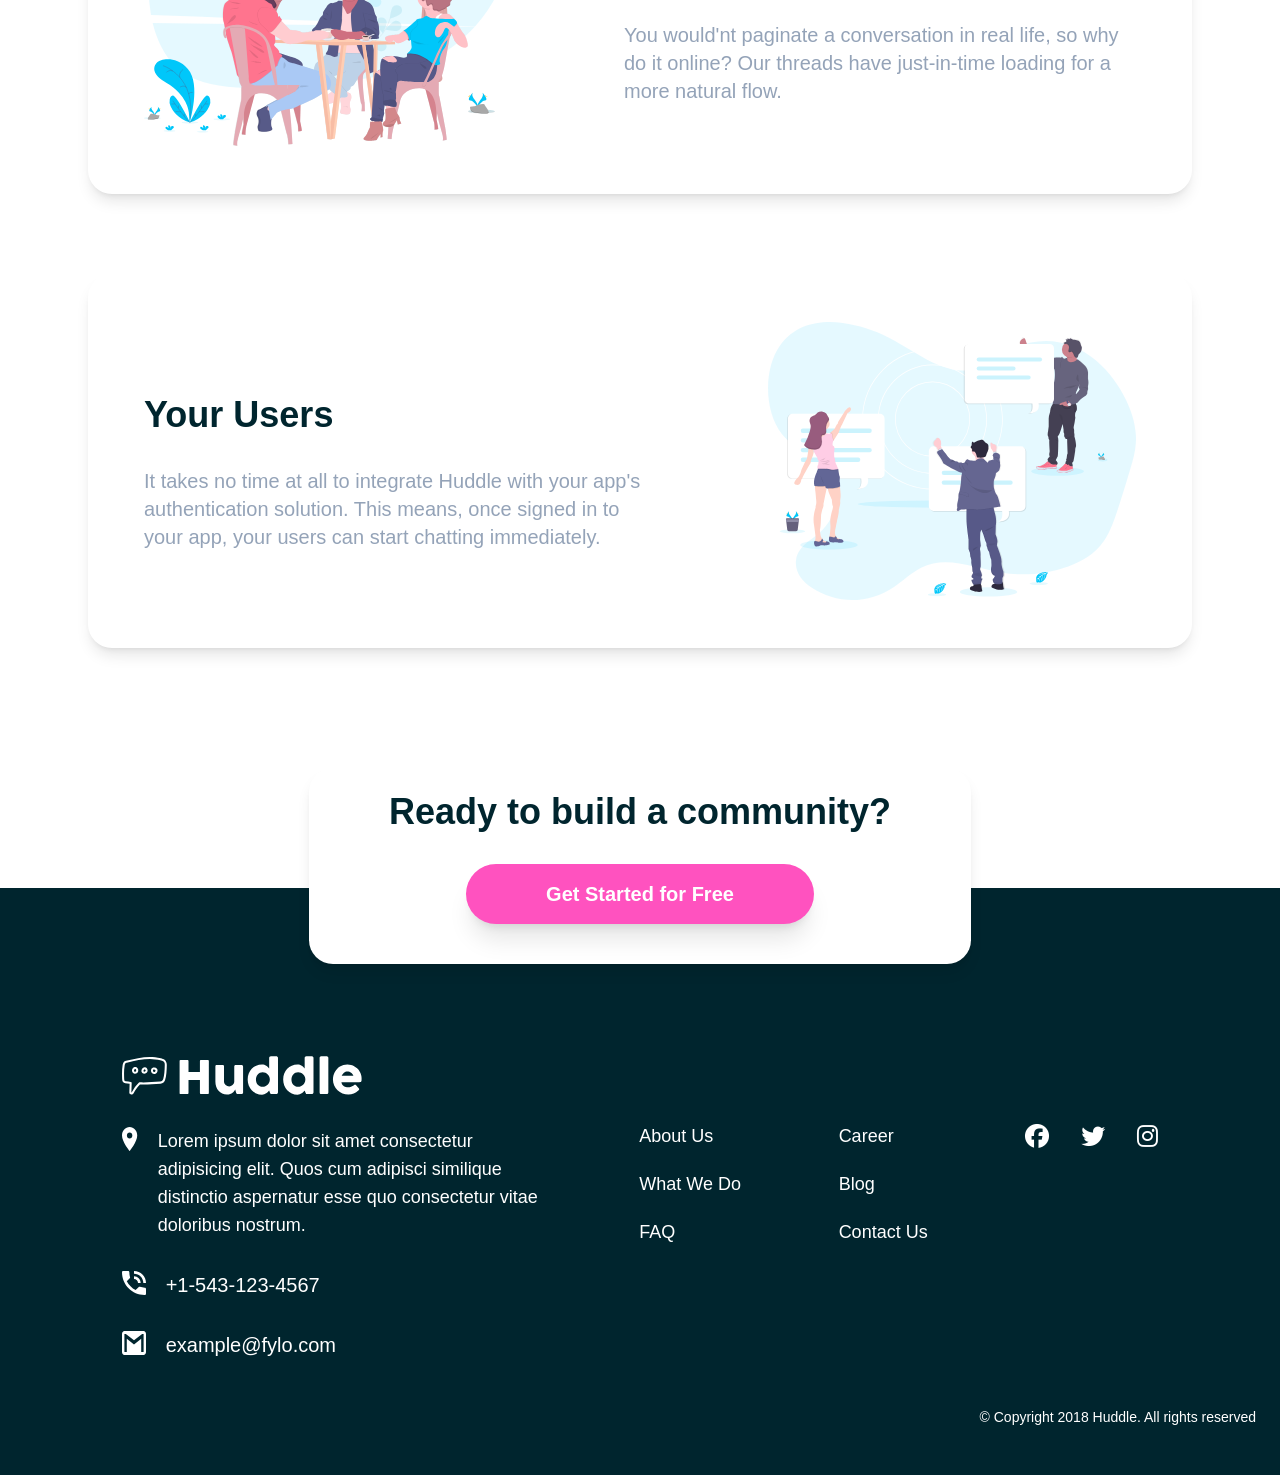
==== commit 5d259a14: "fixed-flexbox-for-ready-to-build" ====
--- a/index.html
+++ b/index.html
@@ -150,15 +150,17 @@
       class="bg-VeryDarkCyan relative pt-20 md:pb-2 md:pt-2 px-6 font-opensans"
     >
       <!-- button container -->
-      <div
-        class="flex flex-col shadow-lg rounded-3xl items-center justify-center bg-white px-0 absolute z-10 -mt-60 md:-mt-32 mr-6 md:ml-96"
-      >
-        <h3 class="px-20 mt-6">Ready to build a community?</h3>
-        <button
-          class="shadow-xl mb-10 py-6 px-20 bg-Pink rounded-full text-white text-xl font-bold font-opensans md:py-4"
-        >
-          Get Started for Free
-        </button>
+      <div class="section-container flex justify-center align-middle">
+        <div
+          class="flex flex-col shadow-lg rounded-3xl items-center justify-center bg-white px-0 absolute z-10 -mt-60 md:-mt-32 mr-6 ml-6"
+        >
+          <h3 class="px-20 mt-6">Ready to build a community?</h3>
+          <button
+            class="shadow-xl mb-10 py-6 px-20 bg-Pink rounded-full text-white text-xl font-bold font-opensans md:py-4"
+          >
+            Get Started for Free
+          </button>
+        </div>
       </div>
 
       <!-- information flexbox -->
--- a/css/style.css
+++ b/css/style.css
@@ -570,6 +570,11 @@
   margin-bottom: 11rem;
 }
 
+.mx-20 {
+  margin-left: 5rem;
+  margin-right: 5rem;
+}
+
 .mb-20 {
   margin-bottom: 5rem;
 }
@@ -636,6 +641,14 @@
 
 .mb-16 {
   margin-bottom: 4rem;
+}
+
+.ml-20 {
+  margin-left: 5rem;
+}
+
+.ml-6 {
+  margin-left: 1.5rem;
 }
 
 .flex {
@@ -720,6 +733,10 @@
   align-items: center;
 }
 
+.justify-end {
+  justify-content: flex-end;
+}
+
 .justify-center {
   justify-content: center;
 }
@@ -818,6 +835,11 @@
   background-color: rgb(249 250 251 / var(--tw-bg-opacity));
 }
 
+.bg-black {
+  --tw-bg-opacity: 1;
+  background-color: rgb(0 0 0 / var(--tw-bg-opacity));
+}
+
 .p-4 {
   padding: 1rem;
 }
@@ -895,12 +917,20 @@
   padding-top: 4rem;
 }
 
+.pl-20 {
+  padding-left: 5rem;
+}
+
 .text-left {
   text-align: left;
 }
 
 .text-center {
   text-align: center;
+}
+
+.align-middle {
+  vertical-align: middle;
 }
 
 .font-opensans {
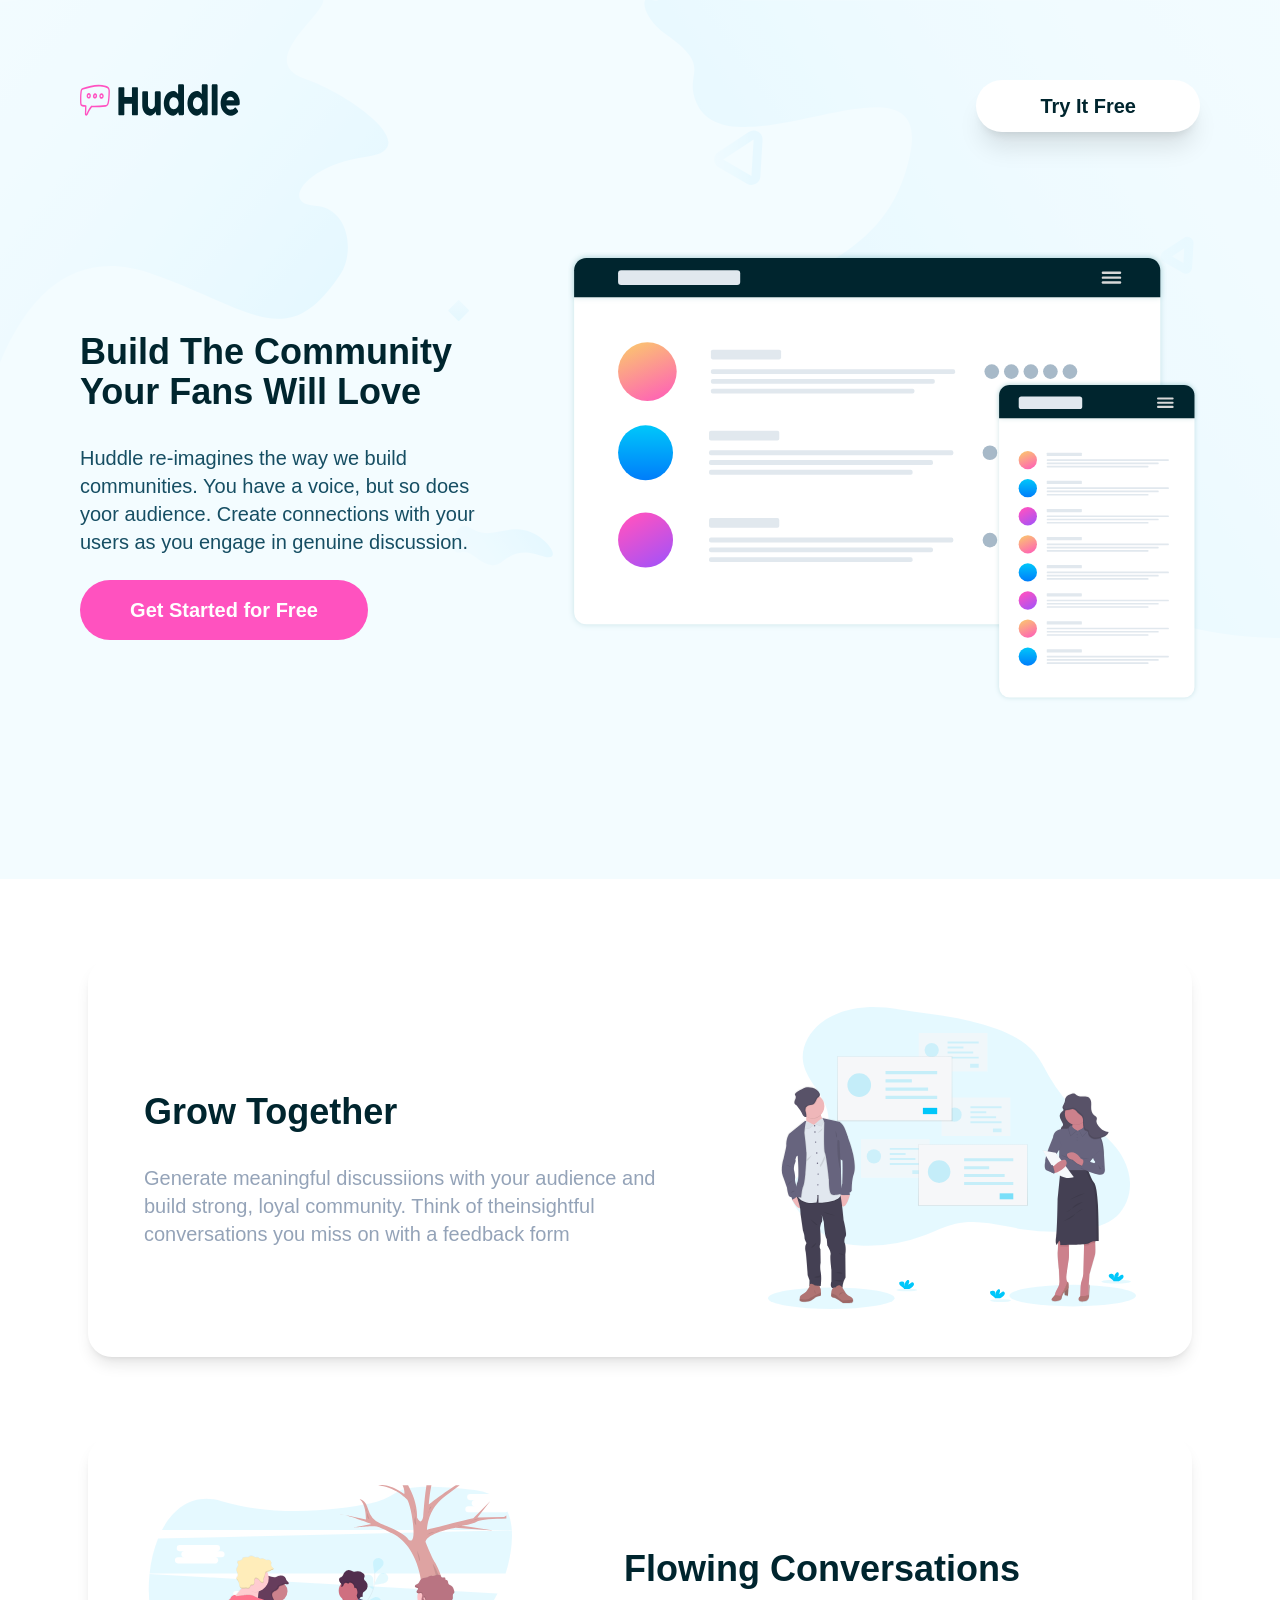
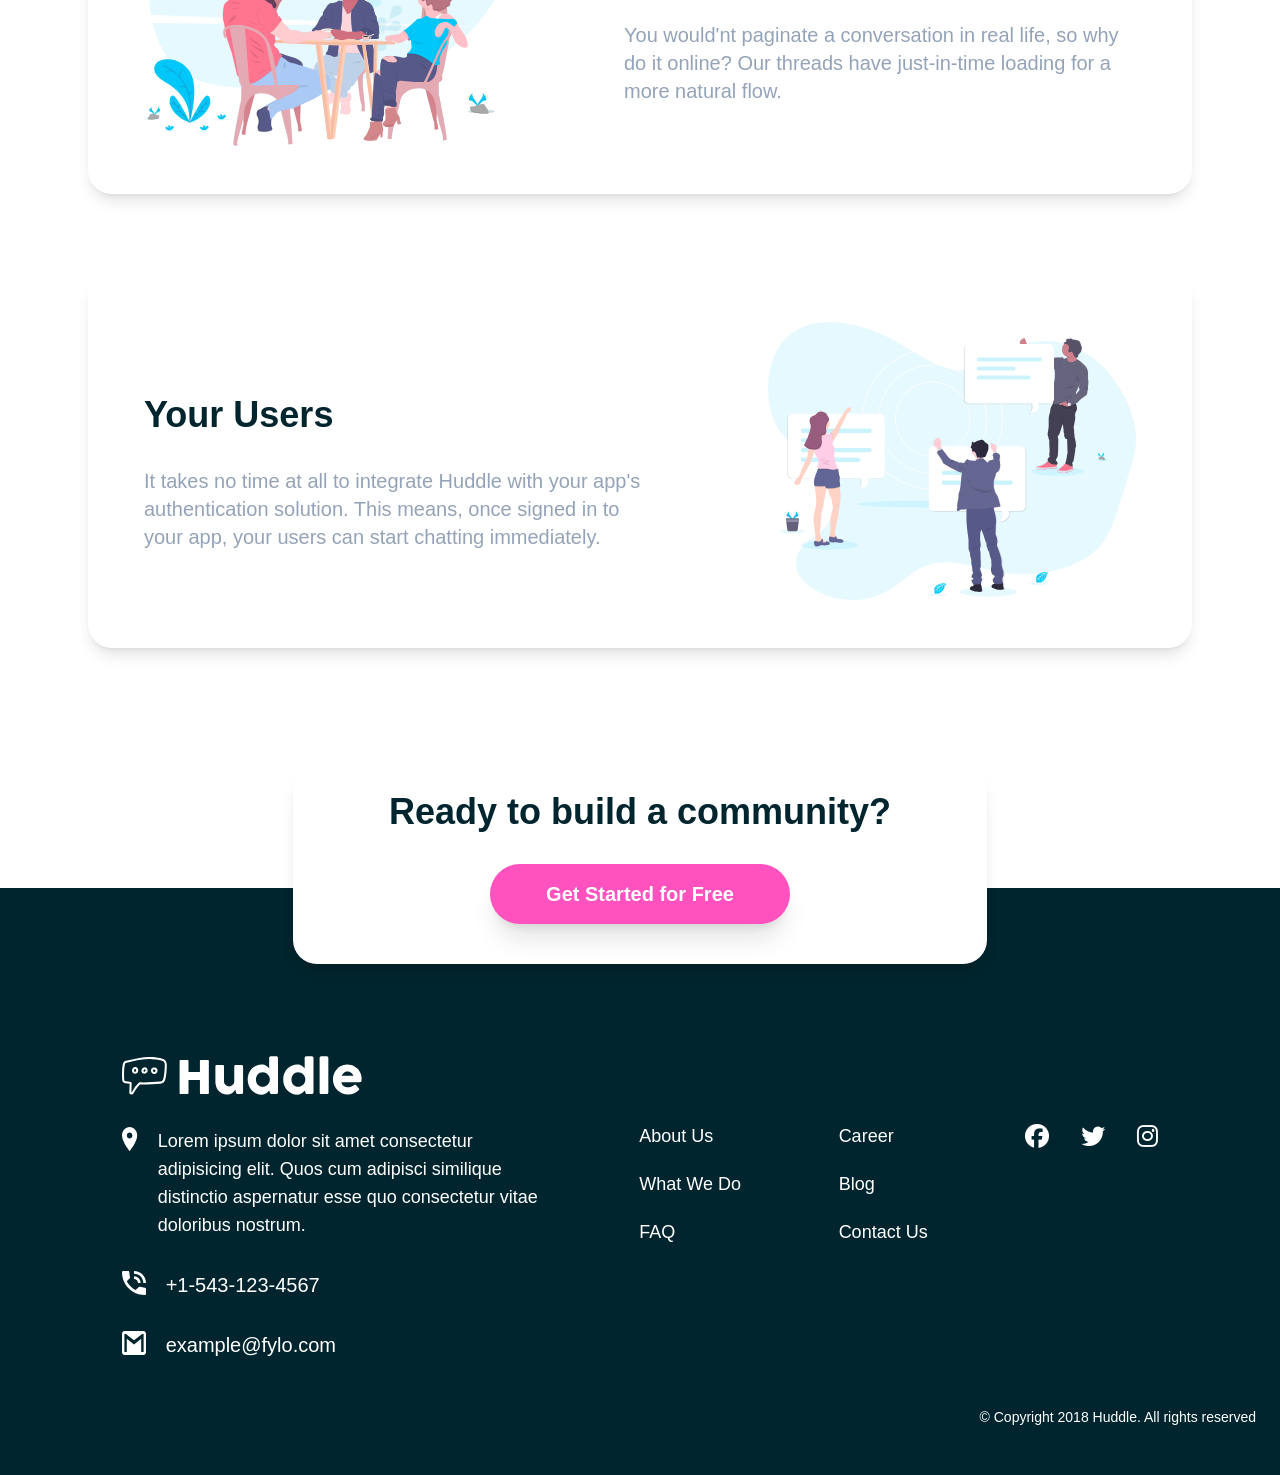
==== commit 13730592: "fixed heading size" ====
--- a/index.html
+++ b/index.html
@@ -154,9 +154,13 @@
         <div
           class="flex flex-col shadow-lg rounded-3xl items-center justify-center bg-white px-0 absolute z-10 -mt-60 md:-mt-32 mr-6 ml-6"
         >
-          <h3 class="px-20 mt-6">Ready to build a community?</h3>
+          <h3
+            class="px-20 mt-6 text-xl md:text-4xl font-extrabold md:font-bold md:px-24"
+          >
+            Ready to build a community?
+          </h3>
           <button
-            class="shadow-xl mb-10 py-6 px-20 bg-Pink rounded-full text-white text-xl font-bold font-opensans md:py-4"
+            class="shadow-xl mb-10 py-4 px-10 bg-Pink rounded-full text-white text-xl font-bold font-opensans md:py-4 md:px-14"
           >
             Get Started for Free
           </button>
--- a/css/style.css
+++ b/css/style.css
@@ -535,6 +535,10 @@
   z-index: 10;
 }
 
+.z-40 {
+  z-index: 40;
+}
+
 .mx-auto {
   margin-left: auto;
   margin-right: auto;
@@ -889,6 +893,21 @@
   padding-bottom: 0.25rem;
 }
 
+.py-4 {
+  padding-top: 1rem;
+  padding-bottom: 1rem;
+}
+
+.px-16 {
+  padding-left: 4rem;
+  padding-right: 4rem;
+}
+
+.px-14 {
+  padding-left: 3.5rem;
+  padding-right: 3.5rem;
+}
+
 .pb-0 {
   padding-bottom: 0px;
 }
@@ -963,6 +982,10 @@
 
 .font-normal {
   font-weight: 400;
+}
+
+.font-extrabold {
+  font-weight: 800;
 }
 
 .text-VeryDarkCyan {
@@ -1258,6 +1281,16 @@
     padding-bottom: 1rem;
   }
 
+  .md\:px-24 {
+    padding-left: 6rem;
+    padding-right: 6rem;
+  }
+
+  .md\:px-14 {
+    padding-left: 3.5rem;
+    padding-right: 3.5rem;
+  }
+
   .md\:pt-20 {
     padding-top: 5rem;
   }
@@ -1306,4 +1339,13 @@
     font-size: 1.25rem;
     line-height: 1.75rem;
   }
-}
+
+  .md\:text-4xl {
+    font-size: 2.25rem;
+    line-height: 2.5rem;
+  }
+
+  .md\:font-bold {
+    font-weight: 700;
+  }
+}
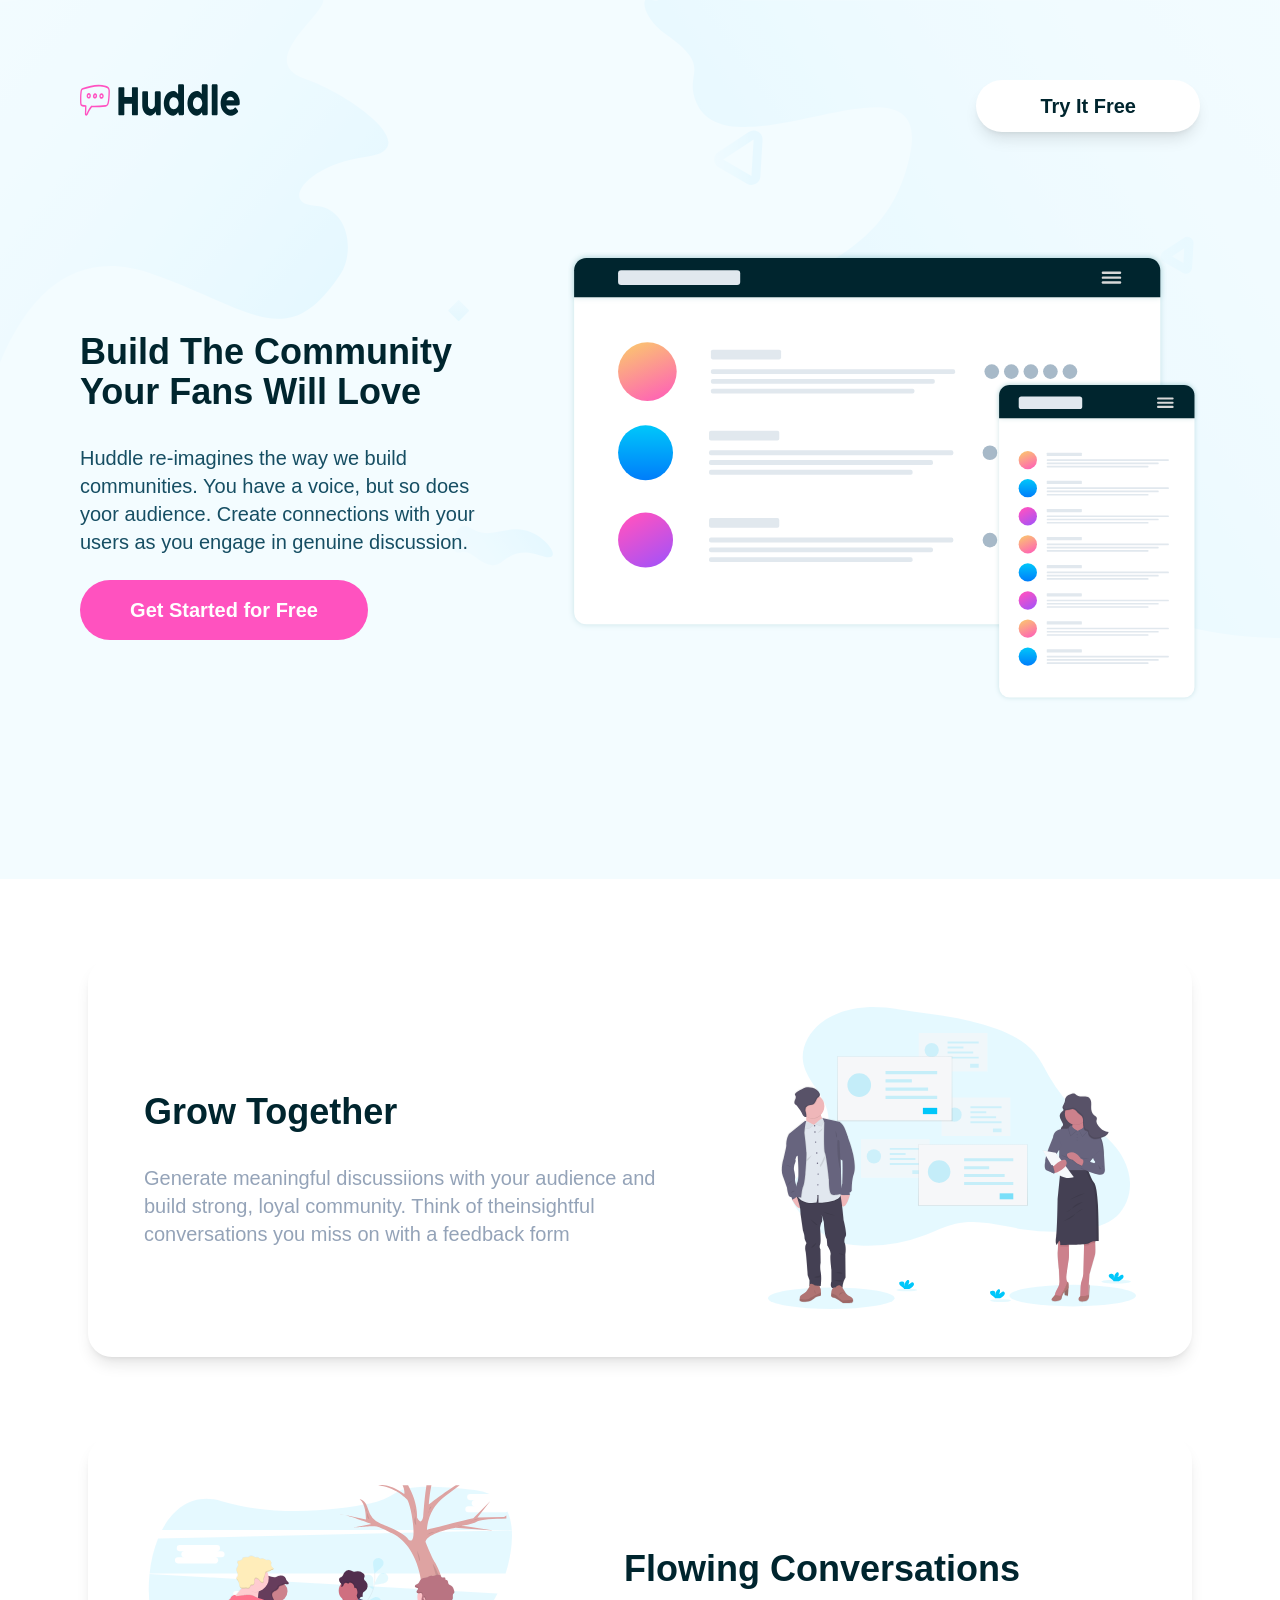
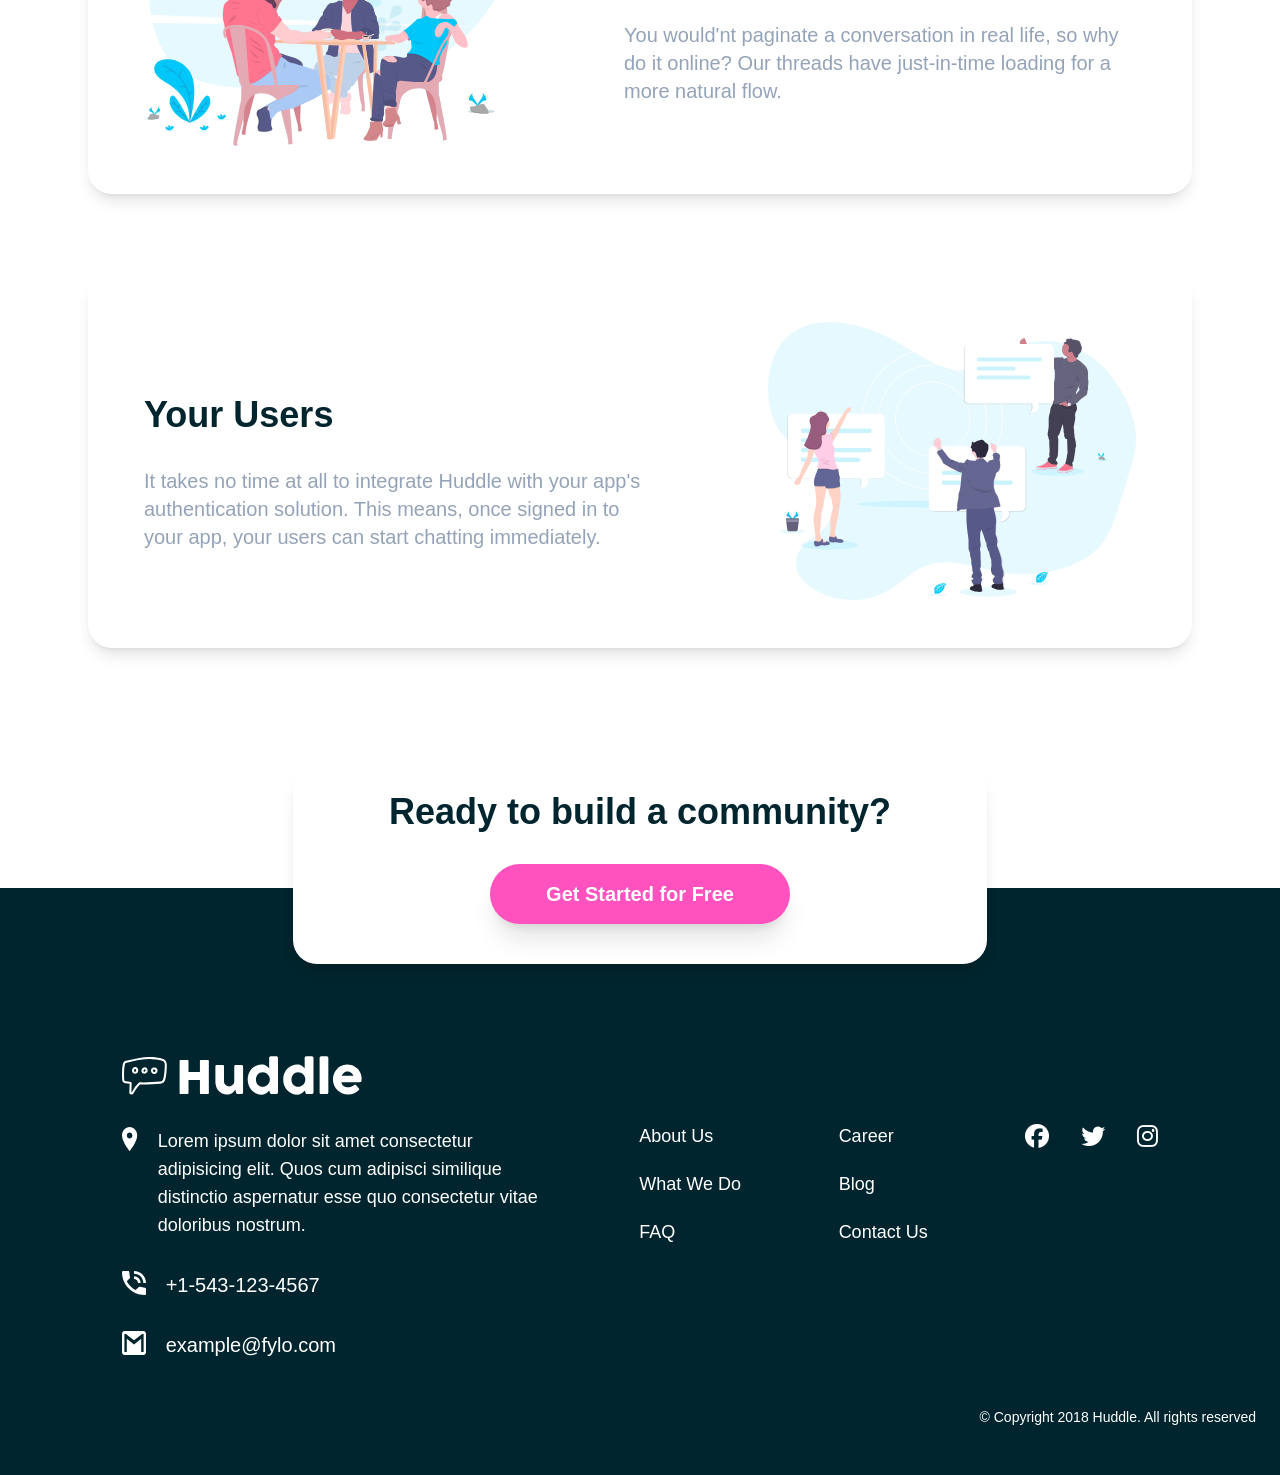
==== commit 3259851e: "fixed-shadow" ====
--- a/index.html
+++ b/index.html
@@ -36,7 +36,7 @@
           <img src="image/logo.svg" class="w-40 h-8 mt-1" alt="logoSVG" />
           <a
             href="#"
-            class="text-xl font-bold font-opensans text-VeryDarkCyan duration-200 hover:bg-Pink hover:text-white rounded-full px-8 py-2 bg-white md:px-16 md:py-3 shadow-xl"
+            class="text-xl font-bold font-opensans text-VeryDarkCyan duration-200 hover:bg-Pink hover:text-white rounded-full px-8 py-2 bg-white md:px-16 md:py-3 shadow-lg"
             >Try It Free</a
           >
         </div>
@@ -160,7 +160,7 @@
             Ready to build a community?
           </h3>
           <button
-            class="shadow-xl mb-10 py-4 px-10 bg-Pink rounded-full text-white text-xl font-bold font-opensans md:py-4 md:px-14"
+            class="shadow-xl mb-10 py-4 px-10 bg-Pink rounded-full text-white text-md md:text-xl font-bold font-opensans md:py-4 md:px-14"
           >
             Get Started for Free
           </button>
